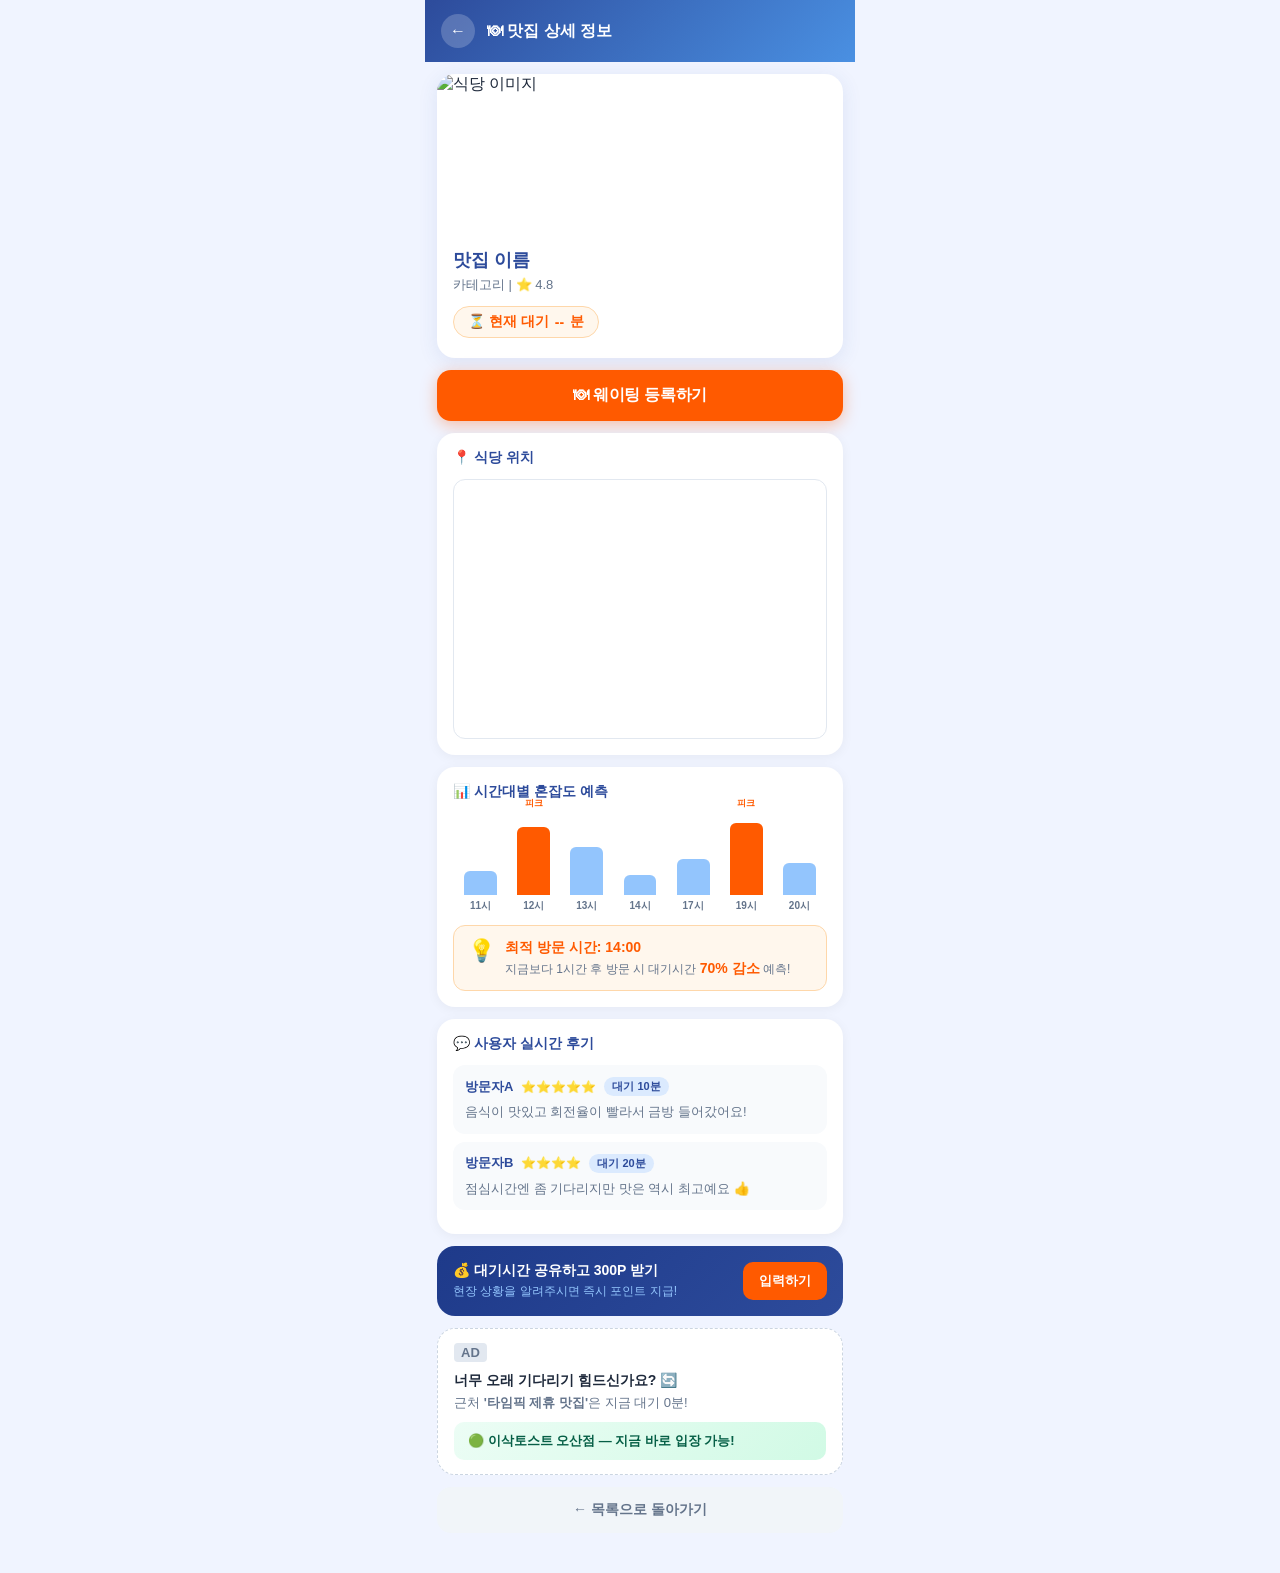
==== detail.html @ 25e8bb15 "Add files via upload" ====
<!DOCTYPE html>
<html lang="ko">
<head>
  <meta charset="UTF-8">
  <meta name="viewport" content="width=device-width, initial-scale=1.0, maximum-scale=1.0">
  <title>TimePick - 상세 정보</title>
  <link rel="stylesheet" href="style.css">
  <style>
    :root {
      --primary: #2D4B9B;
      --orange: #FF5A00;
      --bg: #f0f4ff;
      --card: #ffffff;
      --text: #1e293b;
      --muted: #64748b;
      --border: #e2e8f0;
    }

    * { box-sizing: border-box; margin: 0; padding: 0; }

    body {
      background: var(--bg);
      font-family: 'Pretendard', -apple-system, sans-serif;
      color: var(--text);
      max-width: 430px;
      margin: 0 auto;
      padding-bottom: 40px;
    }

    /* 헤더 */
    header {
      background: linear-gradient(135deg, #2D4B9B, #4A90E2);
      padding: 14px 16px;
      position: sticky;
      top: 0;
      z-index: 100;
    }
    .header-content {
      display: flex;
      align-items: center;
      gap: 12px;
    }
    .back-btn {
      background: rgba(255,255,255,0.2);
      border: none;
      color: white;
      width: 34px;
      height: 34px;
      border-radius: 50%;
      font-size: 16px;
      cursor: pointer;
      display: flex;
      align-items: center;
      justify-content: center;
    }
    header h1 {
      color: white;
      font-size: 16px;
      font-weight: 700;
    }

    /* 식당 히어로 카드 */
    .hero-card {
      background: var(--card);
      margin: 12px;
      border-radius: 18px;
      overflow: hidden;
      box-shadow: 0 4px 20px rgba(45,75,155,0.1);
      animation: fadeUp 0.4s ease;
    }
    .hero-img {
      width: 100%;
      height: 160px;
      object-fit: cover;
      display: block;
    }
    .hero-info {
      padding: 14px 16px;
    }
    .hero-info h2 {
      font-size: 18px;
      font-weight: 800;
      color: var(--primary);
      margin-bottom: 4px;
    }
    .hero-meta {
      display: flex;
      align-items: center;
      gap: 10px;
      font-size: 13px;
      color: var(--muted);
      margin-bottom: 12px;
    }
    .wait-badge {
      display: inline-flex;
      align-items: center;
      gap: 6px;
      background: #fff7ed;
      border: 1px solid #fed7aa;
      border-radius: 20px;
      padding: 6px 14px;
      font-size: 14px;
      font-weight: 700;
      color: var(--orange);
    }
    .wait-adjusted {
      font-size: 12px;
      color: #4A90E2;
      margin-top: 6px;
    }

    /* 웨이팅 버튼 */
    .waiting-btn {
      display: block;
      width: calc(100% - 24px);
      margin: 0 12px 12px;
      background: var(--orange);
      color: white;
      border: none;
      border-radius: 14px;
      padding: 15px;
      font-size: 16px;
      font-weight: 800;
      cursor: pointer;
      box-shadow: 0 4px 16px rgba(255,90,0,0.35);
      animation: fadeUp 0.4s ease 0.1s both;
      letter-spacing: -0.3px;
    }
    .waiting-btn:active { transform: scale(0.98); }

    /* 섹션 공통 */
    .section {
      background: var(--card);
      margin: 0 12px 12px;
      border-radius: 18px;
      padding: 16px;
      box-shadow: 0 2px 12px rgba(0,0,0,0.05);
      animation: fadeUp 0.4s ease both;
    }
    .section-title {
      font-size: 14px;
      font-weight: 700;
      color: var(--primary);
      margin-bottom: 12px;
      display: flex;
      align-items: center;
      gap: 6px;
    }

    /* 지도 */
    #map {
      width: 100%;
      height: 260px;
      border-radius: 12px;
      border: 1px solid var(--border);
    }

    /* 그래프 (모바일 최적화 - 세로 바) */
    .chart-wrap {
      display: flex;
      align-items: flex-end;
      justify-content: space-between;
      gap: 6px;
      height: 100px;
      padding: 0 4px;
    }
    .chart-col {
      flex: 1;
      display: flex;
      flex-direction: column;
      align-items: center;
      gap: 4px;
      height: 100%;
      justify-content: flex-end;
    }
    .chart-bar-wrap {
      width: 100%;
      display: flex;
      flex-direction: column;
      align-items: center;
      justify-content: flex-end;
      height: 80px;
      position: relative;
    }
    .chart-bar {
      width: 70%;
      background: #93c5fd;
      border-radius: 6px 6px 0 0;
      transition: height 0.8s cubic-bezier(.34,1.56,.64,1);
      min-height: 8px;
    }
    .chart-bar.peak {
      background: var(--orange);
    }
    .peak-label {
      position: absolute;
      top: -18px;
      font-size: 9px;
      font-weight: 700;
      color: var(--orange);
    }
    .chart-time {
      font-size: 10px;
      color: var(--muted);
      font-weight: 600;
    }

    /* 최적 방문 박스 */
    .recommend-box {
      display: flex;
      align-items: flex-start;
      gap: 10px;
      background: #fff7ed;
      border: 1px solid #fed7aa;
      border-radius: 12px;
      padding: 12px 14px;
      margin-top: 12px;
    }
    .recommend-box .icon { font-size: 22px; }
    .recommend-box strong { color: var(--orange); font-size: 14px; }
    .recommend-box p { font-size: 12px; color: var(--muted); margin-top: 3px; }

    /* 포인트 적립 배너 */
    .reward-banner {
      background: linear-gradient(135deg, #1e3a8a, #2D4B9B);
      border-radius: 18px;
      padding: 16px;
      margin: 0 12px 12px;
      display: flex;
      justify-content: space-between;
      align-items: center;
      gap: 12px;
      animation: fadeUp 0.4s ease both;
    }
    .reward-banner h4 { color: white; font-size: 14px; font-weight: 700; margin-bottom: 3px; }
    .reward-banner p { color: #93c5fd; font-size: 12px; }
    .point-btn {
      background: var(--orange);
      color: white;
      border: none;
      border-radius: 10px;
      padding: 10px 16px;
      font-size: 13px;
      font-weight: 700;
      cursor: pointer;
      white-space: nowrap;
    }

    /* 리뷰 */
    .review-item {
      background: #f8fafc;
      border-radius: 12px;
      padding: 12px;
      margin-bottom: 8px;
    }
    .review-header {
      display: flex;
      align-items: center;
      gap: 8px;
      margin-bottom: 6px;
      flex-wrap: wrap;
    }
    .review-header .user { font-size: 13px; font-weight: 700; color: var(--primary); }
    .review-header .stars { font-size: 12px; }
    .review-header .wait-info {
      font-size: 11px;
      background: #dbeafe;
      color: var(--primary);
      padding: 2px 8px;
      border-radius: 20px;
      font-weight: 600;
    }
    .review-item p { font-size: 13px; color: var(--muted); line-height: 1.5; }

    /* 광고 배너 */
    .ad-section {
      background: var(--card);
      margin: 0 12px 12px;
      border-radius: 18px;
      padding: 14px 16px;
      border: 1px dashed #cbd5e1;
      animation: fadeUp 0.4s ease both;
    }
    .ad-label {
      display: inline-block;
      font-size: 10px;
      background: #e2e8f0;
      color: var(--muted);
      padding: 2px 7px;
      border-radius: 4px;
      margin-bottom: 8px;
      font-weight: 600;
    }
    .ad-section h4 { font-size: 14px; color: var(--text); margin-bottom: 4px; }
    .ad-section p { font-size: 13px; color: var(--muted); margin-bottom: 10px; }
    .alt-card {
      background: linear-gradient(135deg, #ecfdf5, #d1fae5);
      border-radius: 10px;
      padding: 10px 14px;
      font-size: 13px;
      color: #065f46;
      font-weight: 600;
    }

    /* 목록 버튼 */
    .home-btn {
      display: block;
      width: calc(100% - 24px);
      margin: 0 12px;
      background: #f1f5f9;
      color: var(--muted);
      border: none;
      border-radius: 14px;
      padding: 14px;
      font-size: 14px;
      font-weight: 600;
      cursor: pointer;
    }

    /* 모달 */
    .modal-overlay {
      display: none;
      position: fixed;
      top: 0; left: 0;
      width: 100%; height: 100%;
      background: rgba(0,0,0,0.6);
      z-index: 1000;
      justify-content: center;
      align-items: flex-end;
    }
    .modal-overlay.active { display: flex; }
    .modal-content {
      background: white;
      width: 100%;
      max-width: 430px;
      border-radius: 24px 24px 0 0;
      padding: 24px 20px;
      max-height: 88vh;
      overflow-y: auto;
      animation: slideUp 0.3s ease;
    }
    @keyframes slideUp {
      from { transform: translateY(100%); }
      to { transform: translateY(0); }
    }
    .modal-handle {
      width: 40px; height: 4px;
      background: #e2e8f0;
      border-radius: 2px;
      margin: 0 auto 16px;
    }
    .close-btn {
      float: right;
      font-size: 24px;
      cursor: pointer;
      color: var(--muted);
      line-height: 1;
    }
    .survey-group { margin-bottom: 16px; }
    .survey-group label { font-size: 13px; font-weight: 700; color: var(--text); display: block; margin-bottom: 8px; }
    .survey-group input[type="number"] {
      width: 100%;
      padding: 12px;
      border: 1px solid var(--border);
      border-radius: 10px;
      font-size: 14px;
    }
    .radio-group { display: flex; gap: 8px; flex-wrap: wrap; }
    .radio-group label {
      display: flex;
      align-items: center;
      gap: 5px;
      font-size: 13px;
      font-weight: 500;
      background: #f8fafc;
      border: 1px solid var(--border);
      padding: 8px 12px;
      border-radius: 20px;
      cursor: pointer;
    }
    .radio-group input[type="radio"] { accent-color: var(--orange); }
    .btn-submit {
      width: 100%;
      background: var(--orange);
      color: white;
      border: none;
      border-radius: 14px;
      padding: 15px;
      font-size: 16px;
      font-weight: 800;
      cursor: pointer;
      margin-top: 8px;
    }
    .weather-info-bar {
      background: #f0f9ff;
      border: 1px solid #bae6fd;
      border-radius: 10px;
      padding: 10px 14px;
      font-size: 13px;
      color: #0369a1;
      font-weight: 600;
      text-align: center;
      margin-bottom: 14px;
    }

    @keyframes fadeUp {
      from { opacity: 0; transform: translateY(16px); }
      to { opacity: 1; transform: translateY(0); }
    }
  </style>
</head>

<body>

  <!-- 헤더 -->
  <header>
    <div class="header-content">
      <button onclick="goBack()" class="back-btn">←</button>
      <h1>🍽 맛집 상세 정보</h1>
    </div>
  </header>

  <!-- ① 식당 기본 정보 -->
  <div class="hero-card" style="animation-delay:0s">
    <img id="detailImg" class="hero-img" src="https://images.unsplash.com/photo-1568901346375-23c9450c58cd" alt="식당 이미지">
    <div class="hero-info">
      <h2 id="name">맛집 이름</h2>
      <div class="hero-meta">
        <span id="info">카테고리 | ⭐ 4.8</span>
      </div>
      <div class="wait-badge">⏳ 현재 대기 <span id="wait">--</span>분</div>
      <p class="wait-adjusted" id="waitAdjusted"></p>
    </div>
  </div>

  <!-- ② 웨이팅 등록 버튼 -->
  <button class="waiting-btn" onclick="openWaitingModal()" style="animation-delay:0.1s">
    🍽 웨이팅 등록하기
  </button>

  <!-- ③ 식당 위치 지도 -->
  <div class="section" style="animation-delay:0.15s">
    <div class="section-title">📍 식당 위치</div>
    <div id="map"></div>
  </div>

  <!-- ④ 시간대별 혼잡도 그래프 -->
  <div class="section" style="animation-delay:0.2s">
    <div class="section-title">📊 시간대별 혼잡도 예측</div>
    <div class="chart-wrap">
      <div class="chart-col">
        <div class="chart-bar-wrap"><div class="chart-bar" style="height:30%"></div></div>
        <span class="chart-time">11시</span>
      </div>
      <div class="chart-col">
        <div class="chart-bar-wrap">
          <span class="peak-label">피크</span>
          <div class="chart-bar peak" style="height:85%"></div>
        </div>
        <span class="chart-time">12시</span>
      </div>
      <div class="chart-col">
        <div class="chart-bar-wrap"><div class="chart-bar" style="height:60%"></div></div>
        <span class="chart-time">13시</span>
      </div>
      <div class="chart-col">
        <div class="chart-bar-wrap"><div class="chart-bar" style="height:25%"></div></div>
        <span class="chart-time">14시</span>
      </div>
      <div class="chart-col">
        <div class="chart-bar-wrap"><div class="chart-bar" style="height:45%"></div></div>
        <span class="chart-time">17시</span>
      </div>
      <div class="chart-col">
        <div class="chart-bar-wrap">
          <span class="peak-label">피크</span>
          <div class="chart-bar peak" style="height:90%"></div>
        </div>
        <span class="chart-time">19시</span>
      </div>
      <div class="chart-col">
        <div class="chart-bar-wrap"><div class="chart-bar" style="height:40%"></div></div>
        <span class="chart-time">20시</span>
      </div>
    </div>

    <!-- 최적 방문 시간 -->
    <div class="recommend-box">
      <span class="icon">💡</span>
      <div>
        <strong>최적 방문 시간: 14:00</strong>
        <p>지금보다 1시간 후 방문 시 대기시간 <strong style="color:#FF5A00">70% 감소</strong> 예측!</p>
      </div>
    </div>
  </div>

  <!-- ⑤ 리뷰 섹션 -->
  <div class="section" style="animation-delay:0.25s">
    <div class="section-title">💬 사용자 실시간 후기</div>
    <div class="review-item">
      <div class="review-header">
        <span class="user">방문자A</span>
        <span class="stars">⭐⭐⭐⭐⭐</span>
        <span class="wait-info">대기 10분</span>
      </div>
      <p>음식이 맛있고 회전율이 빨라서 금방 들어갔어요!</p>
    </div>
    <div class="review-item">
      <div class="review-header">
        <span class="user">방문자B</span>
        <span class="stars">⭐⭐⭐⭐</span>
        <span class="wait-info">대기 20분</span>
      </div>
      <p>점심시간엔 좀 기다리지만 맛은 역시 최고예요 👍</p>
    </div>
  </div>

  <!-- ⑥ 포인트 적립 배너 -->
  <div class="reward-banner" style="animation-delay:0.3s">
    <div>
      <h4>💰 대기시간 공유하고 300P 받기</h4>
      <p>현장 상황을 알려주시면 즉시 포인트 지급!</p>
    </div>
    <button class="point-btn" onclick="openInput()">입력하기</button>
  </div>

  <!-- ⑦ 광고 배너 -->
  <div class="ad-section" style="animation-delay:0.35s">
    <p class="ad-label">AD</p>
    <h4>너무 오래 기다리기 힘드신가요? 🔄</h4>
    <p>근처 <strong>'타임픽 제휴 맛집'</strong>은 지금 대기 0분!</p>
    <div class="alt-card" id="alt">🟢 이삭토스트 오산점 — 지금 바로 입장 가능!</div>
  </div>

  <button class="home-btn" onclick="goBack()">← 목록으로 돌아가기</button>

  <!-- 현장 정보 모달 (리뷰 적립) -->
  <div id="waitModal" class="modal-overlay">
    <div class="modal-content">
      <div class="modal-handle"></div>
      <span class="close-btn" onclick="closeModal()">×</span>
      <h3 style="color:#2D4B9B; margin-bottom:4px; font-size:17px;">📝 현장 정보 공유하기</h3>
      <div class="weather-info-bar" id="modalWeatherBar">📅 날씨 정보 불러오는 중...</div>
      <p style="font-size:13px; color:#64748b; margin-bottom:16px;">현장 상황을 알려주시면 <strong>300P</strong>를 드려요!</p>

      <div class="survey-group">
        <label>1. 방문 인원은 몇 명이신가요?</label>
        <input type="number" id="peopleInput" placeholder="예: 2">
      </div>
      <div class="survey-group">
        <label>2. 현재 상황이 어떠신가요?</label>
        <div class="radio-group">
          <label><input type="radio" name="status" value="대기중" checked> 대기 중</label>
          <label><input type="radio" name="status" value="식사중"> 식사 중</label>
          <label><input type="radio" name="status" value="식사완료"> 식사 완료</label>
        </div>
      </div>
      <div class="survey-group">
        <label>3. 매장 혼잡도는 어떤가요?</label>
        <div class="radio-group">
          <label><input type="radio" name="crowd" value="여유"> 여유</label>
          <label><input type="radio" name="crowd" value="보통" checked> 보통</label>
          <label><input type="radio" name="crowd" value="혼잡"> 혼잡</label>
        </div>
      </div>
      <div class="survey-group">
        <label>4. 체감 대기시간은 몇 분인가요?</label>
        <input type="number" id="waitInput" placeholder="예: 15">
      </div>
      <button class="btn-submit" onclick="submitWaitTime()">300P 적립받기</button>
    </div>
  </div>

  <!-- 웨이팅 등록 모달 -->
  <div id="waitingRegModal" class="modal-overlay">
    <div class="modal-content">
      <div class="modal-handle"></div>
      <span class="close-btn" onclick="closeWaitingModal()">×</span>
      <div style="text-align:center; margin-bottom:16px;">
        <div style="font-size:40px; margin-bottom:8px;">🍽️</div>
        <h3 style="color:#2D4B9B; font-size:17px;" id="waitingStoreName">맘스터치 한신대점</h3>
        <p style="font-size:13px; color:#64748b;" id="waitingStoreCategory">패스트푸드</p>
      </div>
      <div style="background:#fff7ed; border-radius:14px; padding:16px; text-align:center; margin-bottom:16px;">
        <p style="font-size:12px; color:#64748b; margin-bottom:4px;">현재 예상 대기시간</p>
        <p style="font-size:38px; font-weight:800; color:#FF5A00;" id="waitingTime">15분</p>
        <p style="font-size:12px; color:#4A90E2;" id="waitingAdjusted">날씨 반영 계산 중...</p>
      </div>
      <div style="background:#f8fafc; border-radius:12px; padding:14px; margin-bottom:16px; font-size:13px; color:#475569; line-height:1.7;">
        📋 순서가 되면 알림을 보내드려요<br>
        ✅ 웨이팅 완료 후 리뷰 작성 시 <strong style="color:#FF5A00;">300P</strong> 적립
      </div>
      <button class="btn-submit" onclick="confirmWaiting()">✅ 웨이팅 등록 완료</button>
    </div>
  </div>

  <script src="weather.js"></script>
  <script type="text/javascript" src="//dapi.kakao.com/v2/maps/sdk.js?appkey=02e11ec3ab72981ecad234ecdeb83ed1"></script>
  <script type="module" src="script.js"></script>

  <script>
    // 뒤로가기
    window.goBack = function() { history.back(); }

    // 날씨 모달 업데이트
    if (window.WeatherAPI) {
      WeatherAPI.fetchWeather().then(w => {
        const today = ["일","월","화","수","목","금","토"][new Date().getDay()];
        const bar = document.getElementById("modalWeatherBar");
        if (bar) bar.textContent = `${w.icon} ${w.temp} ${w.label} | ${today}요일`;

        // 상세 대기시간 날씨 보정
        const waitEl = document.getElementById("wait");
        const baseWait = parseInt(waitEl?.textContent) || 15;
        WeatherAPI.predictWaitTime(baseWait).then(({ finalWait, weatherInfo }) => {
          const adj = document.getElementById("waitAdjusted");
          if (adj) adj.textContent = `${weatherInfo.icon} 날씨·요일 반영 예측: 약 ${finalWait}분`;
        });
      });
    }

    // 현장 정보 모달
    window.openInput = function() {
      document.getElementById("waitModal").classList.add("active");
    }
    window.closeModal = function() {
      document.getElementById("waitModal").classList.remove("active");
    }

    // 웨이팅 모달
    window.openWaitingModal = function() {
      const r = JSON.parse(localStorage.getItem("selectedStore") || "{}");
      const waitEl = document.getElementById("wait");
      const baseWait = parseInt(waitEl?.textContent) || 15;

      document.getElementById("waitingStoreName").textContent = r.name || "맘스터치 한신대점";
      document.getElementById("waitingStoreCategory").textContent = r.category || "패스트푸드";
      document.getElementById("waitingTime").textContent = baseWait + "분";
      document.getElementById("waitingRegModal").classList.add("active");

      if (window.WeatherAPI) {
        WeatherAPI.predictWaitTime(baseWait).then(({ finalWait, weatherInfo }) => {
          const adj = document.getElementById("waitingAdjusted");
          if (adj) adj.textContent = `${weatherInfo.icon} 날씨·요일 반영: 약 ${finalWait}분 예상`;
        });
      }
    }
    window.closeWaitingModal = function() {
      document.getElementById("waitingRegModal").classList.remove("active");
    }
    window.confirmWaiting = function() {
      closeWaitingModal();
      showToast("🎉 웨이팅이 등록되었습니다!");
    }

    // 리뷰 제출
    window.submitWaitTime = function() {
      const people = document.getElementById("peopleInput")?.value;
      const wait = document.getElementById("waitInput")?.value;
      const status = document.querySelector("input[name='status']:checked");
      const crowd = document.querySelector("input[name='crowd']:checked");
      if (!people || !wait || !status || !crowd) {
        showToast("⚠️ 모든 항목을 입력해주세요!"); return;
      }
      closeModal();
      showPointAnimation(300);
      showToast("🎉 300P가 적립되었습니다!");
    }

    // 포인트 애니메이션
    function showPointAnimation(points) {
      const el = document.createElement("div");
      el.textContent = `+${points}P 적립! 🎉`;
      el.style.cssText = `
        position:fixed; bottom:100px; left:50%; transform:translateX(-50%);
        background:#FF5A00; color:white; padding:12px 28px;
        border-radius:30px; font-size:18px; font-weight:800;
        z-index:9999; box-shadow:0 4px 20px rgba(255,90,0,0.4);
        animation:pointUp 1.8s ease forwards; pointer-events:none;
      `;
      if (!document.getElementById("pointStyle")) {
        const s = document.createElement("style");
        s.id = "pointStyle";
        s.textContent = `@keyframes pointUp {
          0%{opacity:1;transform:translateX(-50%) translateY(0)}
          70%{opacity:1;transform:translateX(-50%) translateY(-40px)}
          100%{opacity:0;transform:translateX(-50%) translateY(-60px)}
        }`;
        document.head.appendChild(s);
      }
      document.body.appendChild(el);
      setTimeout(() => el.remove(), 1800);
    }

    // 토스트
    function showToast(msg) {
      const el = document.createElement("div");
      el.textContent = msg;
      el.style.cssText = `
        position:fixed; bottom:80px; left:50%; transform:translateX(-50%);
        background:#1e293b; color:white; padding:12px 24px;
        border-radius:30px; font-size:14px; font-weight:700;
        z-index:9999; white-space:nowrap; pointer-events:none;
        animation:fadeInOut 2.5s ease forwards;
      `;
      if (!document.getElementById("toastStyle")) {
        const s = document.createElement("style");
        s.id = "toastStyle";
        s.textContent = `@keyframes fadeInOut {
          0%{opacity:0;transform:translateX(-50%) translateY(10px)}
          15%{opacity:1;transform:translateX(-50%) translateY(0)}
          75%{opacity:1} 100%{opacity:0}
        }`;
        document.head.appendChild(s);
      }
      document.body.appendChild(el);
      setTimeout(() => el.remove(), 2500);
    }
  </script>

</body>
</html>
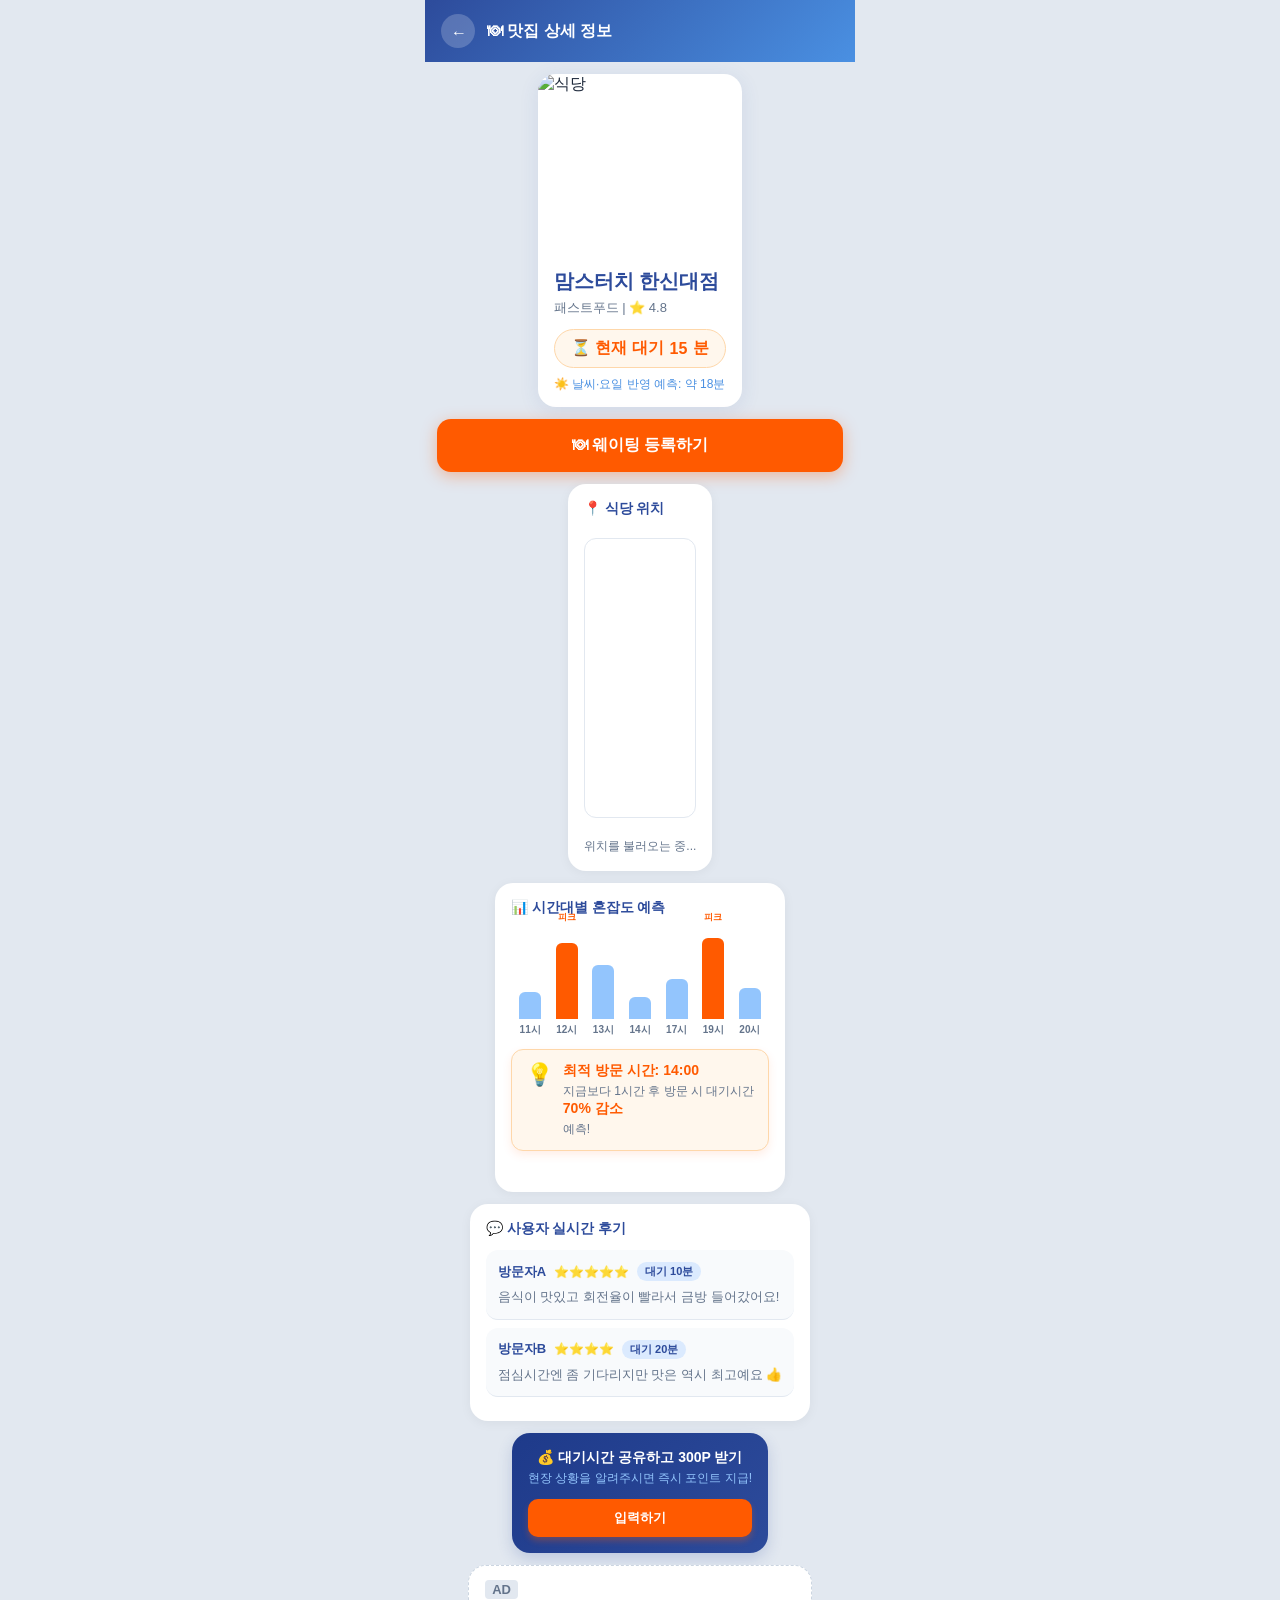
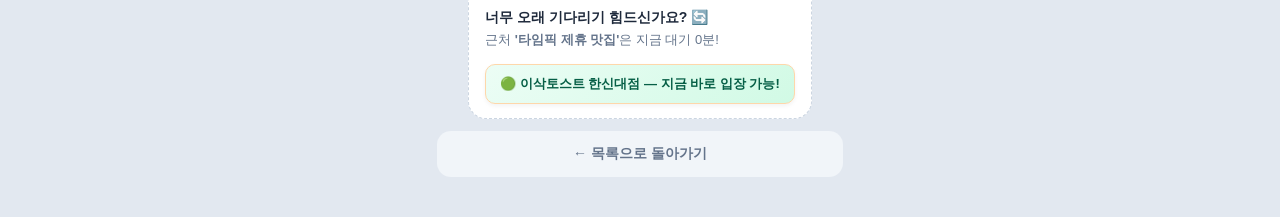
==== commit fe57d01d: "Add files via upload" ====
--- a/detail.html
+++ b/detail.html
@@ -15,9 +15,7 @@
       --muted: #64748b;
       --border: #e2e8f0;
     }
-
     * { box-sizing: border-box; margin: 0; padding: 0; }
-
     body {
       background: var(--bg);
       font-family: 'Pretendard', -apple-system, sans-serif;
@@ -27,425 +25,223 @@
       padding-bottom: 40px;
     }
 
-    /* 헤더 */
     header {
       background: linear-gradient(135deg, #2D4B9B, #4A90E2);
       padding: 14px 16px;
-      position: sticky;
-      top: 0;
-      z-index: 100;
-    }
-    .header-content {
-      display: flex;
-      align-items: center;
-      gap: 12px;
-    }
+      position: sticky; top: 0; z-index: 100;
+    }
+    .header-content { display: flex; align-items: center; gap: 12px; }
     .back-btn {
-      background: rgba(255,255,255,0.2);
-      border: none;
-      color: white;
-      width: 34px;
-      height: 34px;
-      border-radius: 50%;
-      font-size: 16px;
+      background: rgba(255,255,255,0.2); border: none; color: white;
+      width: 34px; height: 34px; border-radius: 50%; font-size: 16px;
       cursor: pointer;
-      display: flex;
-      align-items: center;
-      justify-content: center;
-    }
-    header h1 {
-      color: white;
-      font-size: 16px;
-      font-weight: 700;
-    }
-
-    /* 식당 히어로 카드 */
+    }
+    header h1 { color: white; font-size: 16px; font-weight: 700; }
+
     .hero-card {
-      background: var(--card);
-      margin: 12px;
-      border-radius: 18px;
-      overflow: hidden;
-      box-shadow: 0 4px 20px rgba(45,75,155,0.1);
-      animation: fadeUp 0.4s ease;
-    }
-    .hero-img {
-      width: 100%;
-      height: 160px;
-      object-fit: cover;
-      display: block;
-    }
-    .hero-info {
-      padding: 14px 16px;
-    }
-    .hero-info h2 {
-      font-size: 18px;
-      font-weight: 800;
-      color: var(--primary);
-      margin-bottom: 4px;
-    }
-    .hero-meta {
-      display: flex;
-      align-items: center;
-      gap: 10px;
-      font-size: 13px;
-      color: var(--muted);
+      background: var(--card); margin: 12px; border-radius: 18px;
+      overflow: hidden; box-shadow: 0 4px 20px rgba(45,75,155,0.1);
+    }
+    .hero-img { width: 100%; height: 180px; object-fit: cover; display: block; }
+    .hero-info { padding: 14px 16px; }
+    .hero-info h2 { font-size: 20px; font-weight: 800; color: var(--primary); margin-bottom: 4px; }
+    .hero-meta { font-size: 13px; color: var(--muted); margin-bottom: 12px; }
+    .wait-badge {
+      display: inline-flex; align-items: center; gap: 6px;
+      background: #fff7ed; border: 1px solid #fed7aa;
+      border-radius: 20px; padding: 8px 16px;
+      font-size: 16px; font-weight: 800; color: var(--orange);
+    }
+    .wait-adjusted { font-size: 12px; color: #4A90E2; margin-top: 8px; }
+
+    .waiting-btn {
+      display: block; width: calc(100% - 24px); margin: 0 12px 12px;
+      background: var(--orange); color: white; border: none;
+      border-radius: 14px; padding: 16px; font-size: 16px; font-weight: 800;
+      cursor: pointer; box-shadow: 0 4px 16px rgba(255,90,0,0.35);
+    }
+    .waiting-btn:active { transform: scale(0.98); }
+
+    .section {
+      background: var(--card); margin: 0 12px 12px; border-radius: 18px;
+      padding: 16px; box-shadow: 0 2px 12px rgba(0,0,0,0.05);
+    }
+    .section-title {
+      font-size: 14px; font-weight: 700; color: var(--primary);
       margin-bottom: 12px;
     }
-    .wait-badge {
-      display: inline-flex;
-      align-items: center;
-      gap: 6px;
-      background: #fff7ed;
-      border: 1px solid #fed7aa;
-      border-radius: 20px;
-      padding: 6px 14px;
-      font-size: 14px;
-      font-weight: 700;
-      color: var(--orange);
-    }
-    .wait-adjusted {
-      font-size: 12px;
-      color: #4A90E2;
-      margin-top: 6px;
-    }
-
-    /* 웨이팅 버튼 */
-    .waiting-btn {
-      display: block;
-      width: calc(100% - 24px);
-      margin: 0 12px 12px;
-      background: var(--orange);
-      color: white;
-      border: none;
-      border-radius: 14px;
-      padding: 15px;
-      font-size: 16px;
-      font-weight: 800;
-      cursor: pointer;
-      box-shadow: 0 4px 16px rgba(255,90,0,0.35);
-      animation: fadeUp 0.4s ease 0.1s both;
-      letter-spacing: -0.3px;
-    }
-    .waiting-btn:active { transform: scale(0.98); }
-
-    /* 섹션 공통 */
-    .section {
-      background: var(--card);
-      margin: 0 12px 12px;
-      border-radius: 18px;
-      padding: 16px;
-      box-shadow: 0 2px 12px rgba(0,0,0,0.05);
-      animation: fadeUp 0.4s ease both;
-    }
-    .section-title {
-      font-size: 14px;
-      font-weight: 700;
-      color: var(--primary);
-      margin-bottom: 12px;
-      display: flex;
-      align-items: center;
-      gap: 6px;
-    }
-
-    /* 지도 */
+
+    /* 지도 크게 */
     #map {
-      width: 100%;
-      height: 260px;
-      border-radius: 12px;
-      border: 1px solid var(--border);
-    }
-
-    /* 그래프 (모바일 최적화 - 세로 바) */
+      width: 100%; height: 280px;
+      border-radius: 12px; border: 1px solid var(--border);
+    }
+    .store-address {
+      font-size: 12px; color: #64748b;
+      margin-top: 8px; text-align: center;
+    }
+
+    /* 그래프 */
     .chart-wrap {
-      display: flex;
-      align-items: flex-end;
-      justify-content: space-between;
-      gap: 6px;
-      height: 100px;
-      padding: 0 4px;
+      display: flex; align-items: flex-end; justify-content: space-between;
+      gap: 6px; padding: 0 4px;
     }
     .chart-col {
-      flex: 1;
-      display: flex;
-      flex-direction: column;
-      align-items: center;
-      gap: 4px;
-      height: 100%;
-      justify-content: flex-end;
+      flex: 1; display: flex; flex-direction: column;
+      align-items: center; gap: 4px; justify-content: flex-end;
     }
     .chart-bar-wrap {
-      width: 100%;
-      display: flex;
-      flex-direction: column;
-      align-items: center;
-      justify-content: flex-end;
-      height: 80px;
-      position: relative;
+      width: 100%; display: flex; flex-direction: column;
+      align-items: center; justify-content: flex-end;
+      height: 90px; position: relative;
     }
     .chart-bar {
-      width: 70%;
-      background: #93c5fd;
-      border-radius: 6px 6px 0 0;
-      transition: height 0.8s cubic-bezier(.34,1.56,.64,1);
-      min-height: 8px;
-    }
-    .chart-bar.peak {
-      background: var(--orange);
-    }
+      width: 72%; background: #93c5fd; border-radius: 6px 6px 0 0; min-height: 8px;
+    }
+    .chart-bar.peak { background: var(--orange); }
     .peak-label {
-      position: absolute;
-      top: -18px;
-      font-size: 9px;
-      font-weight: 700;
-      color: var(--orange);
-    }
-    .chart-time {
-      font-size: 10px;
-      color: var(--muted);
-      font-weight: 600;
-    }
-
-    /* 최적 방문 박스 */
+      position: absolute; top: -18px; font-size: 9px;
+      font-weight: 700; color: var(--orange);
+    }
+    .chart-time { font-size: 10px; color: var(--muted); font-weight: 600; }
+
     .recommend-box {
-      display: flex;
-      align-items: flex-start;
-      gap: 10px;
-      background: #fff7ed;
-      border: 1px solid #fed7aa;
-      border-radius: 12px;
-      padding: 12px 14px;
-      margin-top: 12px;
-    }
-    .recommend-box .icon { font-size: 22px; }
-    .recommend-box strong { color: var(--orange); font-size: 14px; }
-    .recommend-box p { font-size: 12px; color: var(--muted); margin-top: 3px; }
-
-    /* 포인트 적립 배너 */
+      display: flex; align-items: flex-start; gap: 10px;
+      background: #fff7ed; border: 1px solid #fed7aa;
+      border-radius: 12px; padding: 12px 14px; margin-top: 12px;
+    }
+    .recommend-box strong { color: var(--orange); font-size: 14px; display: block; margin-bottom: 3px; }
+    .recommend-box p { font-size: 12px; color: var(--muted); }
+
+    .review-item {
+      background: #f8fafc; border-radius: 12px; padding: 12px; margin-bottom: 8px;
+    }
+    .review-header {
+      display: flex; align-items: center; gap: 8px; margin-bottom: 6px; flex-wrap: wrap;
+    }
+    .review-header .user { font-size: 13px; font-weight: 700; color: var(--primary); }
+    .review-header .stars { font-size: 12px; }
+    .review-header .wait-info {
+      font-size: 11px; background: #dbeafe; color: var(--primary);
+      padding: 2px 8px; border-radius: 20px; font-weight: 600;
+    }
+    .review-item p { font-size: 13px; color: var(--muted); line-height: 1.5; }
+
     .reward-banner {
       background: linear-gradient(135deg, #1e3a8a, #2D4B9B);
-      border-radius: 18px;
-      padding: 16px;
-      margin: 0 12px 12px;
-      display: flex;
-      justify-content: space-between;
-      align-items: center;
-      gap: 12px;
-      animation: fadeUp 0.4s ease both;
+      border-radius: 18px; padding: 16px; margin: 0 12px 12px;
+      display: flex; justify-content: space-between; align-items: center; gap: 12px;
     }
     .reward-banner h4 { color: white; font-size: 14px; font-weight: 700; margin-bottom: 3px; }
     .reward-banner p { color: #93c5fd; font-size: 12px; }
     .point-btn {
-      background: var(--orange);
-      color: white;
-      border: none;
-      border-radius: 10px;
-      padding: 10px 16px;
-      font-size: 13px;
-      font-weight: 700;
-      cursor: pointer;
-      white-space: nowrap;
-    }
-
-    /* 리뷰 */
-    .review-item {
-      background: #f8fafc;
-      border-radius: 12px;
-      padding: 12px;
-      margin-bottom: 8px;
-    }
-    .review-header {
-      display: flex;
-      align-items: center;
-      gap: 8px;
-      margin-bottom: 6px;
-      flex-wrap: wrap;
-    }
-    .review-header .user { font-size: 13px; font-weight: 700; color: var(--primary); }
-    .review-header .stars { font-size: 12px; }
-    .review-header .wait-info {
-      font-size: 11px;
-      background: #dbeafe;
-      color: var(--primary);
-      padding: 2px 8px;
-      border-radius: 20px;
-      font-weight: 600;
-    }
-    .review-item p { font-size: 13px; color: var(--muted); line-height: 1.5; }
-
-    /* 광고 배너 */
+      background: var(--orange); color: white; border: none;
+      border-radius: 10px; padding: 10px 16px; font-size: 13px;
+      font-weight: 700; cursor: pointer; white-space: nowrap;
+    }
+
     .ad-section {
-      background: var(--card);
-      margin: 0 12px 12px;
-      border-radius: 18px;
-      padding: 14px 16px;
-      border: 1px dashed #cbd5e1;
-      animation: fadeUp 0.4s ease both;
+      background: var(--card); margin: 0 12px 12px; border-radius: 18px;
+      padding: 14px 16px; border: 1px dashed #cbd5e1;
     }
     .ad-label {
-      display: inline-block;
-      font-size: 10px;
-      background: #e2e8f0;
-      color: var(--muted);
-      padding: 2px 7px;
-      border-radius: 4px;
-      margin-bottom: 8px;
-      font-weight: 600;
-    }
-    .ad-section h4 { font-size: 14px; color: var(--text); margin-bottom: 4px; }
+      display: inline-block; font-size: 10px; background: #e2e8f0;
+      color: var(--muted); padding: 2px 7px; border-radius: 4px;
+      margin-bottom: 8px; font-weight: 600;
+    }
+    .ad-section h4 { font-size: 14px; margin-bottom: 4px; }
     .ad-section p { font-size: 13px; color: var(--muted); margin-bottom: 10px; }
     .alt-card {
       background: linear-gradient(135deg, #ecfdf5, #d1fae5);
-      border-radius: 10px;
-      padding: 10px 14px;
-      font-size: 13px;
-      color: #065f46;
-      font-weight: 600;
-    }
-
-    /* 목록 버튼 */
+      border-radius: 10px; padding: 10px 14px;
+      font-size: 13px; color: #065f46; font-weight: 600;
+    }
+
     .home-btn {
-      display: block;
-      width: calc(100% - 24px);
-      margin: 0 12px;
-      background: #f1f5f9;
-      color: var(--muted);
-      border: none;
-      border-radius: 14px;
-      padding: 14px;
-      font-size: 14px;
-      font-weight: 600;
-      cursor: pointer;
-    }
-
-    /* 모달 */
+      display: block; width: calc(100% - 24px); margin: 0 12px;
+      background: #f1f5f9; color: var(--muted); border: none;
+      border-radius: 14px; padding: 14px; font-size: 14px;
+      font-weight: 600; cursor: pointer;
+    }
+
+    /* 바텀시트 모달 */
     .modal-overlay {
-      display: none;
-      position: fixed;
-      top: 0; left: 0;
-      width: 100%; height: 100%;
-      background: rgba(0,0,0,0.6);
-      z-index: 1000;
-      justify-content: center;
-      align-items: flex-end;
+      display: none; position: fixed; top: 0; left: 0;
+      width: 100%; height: 100%; background: rgba(0,0,0,0.6);
+      z-index: 1000; justify-content: center; align-items: flex-end;
     }
     .modal-overlay.active { display: flex; }
     .modal-content {
-      background: white;
-      width: 100%;
-      max-width: 430px;
-      border-radius: 24px 24px 0 0;
-      padding: 24px 20px;
-      max-height: 88vh;
-      overflow-y: auto;
+      background: white; width: 100%; max-width: 430px;
+      border-radius: 24px 24px 0 0; padding: 24px 20px;
+      max-height: 88vh; overflow-y: auto;
       animation: slideUp 0.3s ease;
     }
-    @keyframes slideUp {
-      from { transform: translateY(100%); }
-      to { transform: translateY(0); }
-    }
+    @keyframes slideUp { from{transform:translateY(100%)} to{transform:translateY(0)} }
     .modal-handle {
-      width: 40px; height: 4px;
-      background: #e2e8f0;
-      border-radius: 2px;
-      margin: 0 auto 16px;
-    }
-    .close-btn {
-      float: right;
-      font-size: 24px;
-      cursor: pointer;
-      color: var(--muted);
-      line-height: 1;
-    }
+      width: 40px; height: 4px; background: #e2e8f0;
+      border-radius: 2px; margin: 0 auto 16px;
+    }
+    .close-btn { float: right; font-size: 24px; cursor: pointer; color: var(--muted); }
     .survey-group { margin-bottom: 16px; }
-    .survey-group label { font-size: 13px; font-weight: 700; color: var(--text); display: block; margin-bottom: 8px; }
+    .survey-group > label {
+      font-size: 13px; font-weight: 700; display: block; margin-bottom: 8px;
+    }
     .survey-group input[type="number"] {
-      width: 100%;
-      padding: 12px;
-      border: 1px solid var(--border);
-      border-radius: 10px;
-      font-size: 14px;
+      width: 100%; padding: 12px; border: 1px solid var(--border);
+      border-radius: 10px; font-size: 14px;
     }
     .radio-group { display: flex; gap: 8px; flex-wrap: wrap; }
     .radio-group label {
-      display: flex;
-      align-items: center;
-      gap: 5px;
-      font-size: 13px;
-      font-weight: 500;
-      background: #f8fafc;
-      border: 1px solid var(--border);
-      padding: 8px 12px;
-      border-radius: 20px;
-      cursor: pointer;
-    }
-    .radio-group input[type="radio"] { accent-color: var(--orange); }
+      display: flex; align-items: center; gap: 5px; font-size: 13px;
+      background: #f8fafc; border: 1px solid var(--border);
+      padding: 8px 12px; border-radius: 20px; cursor: pointer;
+    }
     .btn-submit {
-      width: 100%;
-      background: var(--orange);
-      color: white;
-      border: none;
-      border-radius: 14px;
-      padding: 15px;
-      font-size: 16px;
-      font-weight: 800;
-      cursor: pointer;
-      margin-top: 8px;
-    }
-    .weather-info-bar {
-      background: #f0f9ff;
-      border: 1px solid #bae6fd;
-      border-radius: 10px;
-      padding: 10px 14px;
-      font-size: 13px;
-      color: #0369a1;
-      font-weight: 600;
-      text-align: center;
-      margin-bottom: 14px;
-    }
-
-    @keyframes fadeUp {
-      from { opacity: 0; transform: translateY(16px); }
-      to { opacity: 1; transform: translateY(0); }
+      width: 100%; background: var(--orange); color: white; border: none;
+      border-radius: 14px; padding: 15px; font-size: 16px;
+      font-weight: 800; cursor: pointer; margin-top: 8px;
+    }
+    .weather-bar {
+      background: #f0f9ff; border: 1px solid #bae6fd; border-radius: 10px;
+      padding: 10px 14px; font-size: 13px; color: #0369a1;
+      font-weight: 600; text-align: center; margin-bottom: 14px;
     }
   </style>
 </head>
-
 <body>
 
-  <!-- 헤더 -->
   <header>
     <div class="header-content">
-      <button onclick="goBack()" class="back-btn">←</button>
+      <button onclick="history.back()" class="back-btn">←</button>
       <h1>🍽 맛집 상세 정보</h1>
     </div>
   </header>
 
   <!-- ① 식당 기본 정보 -->
-  <div class="hero-card" style="animation-delay:0s">
-    <img id="detailImg" class="hero-img" src="https://images.unsplash.com/photo-1568901346375-23c9450c58cd" alt="식당 이미지">
+  <div class="hero-card">
+    <img id="detailImg" class="hero-img"
+      src="https://images.unsplash.com/photo-1568901346375-23c9450c58cd" alt="식당">
     <div class="hero-info">
-      <h2 id="name">맛집 이름</h2>
-      <div class="hero-meta">
-        <span id="info">카테고리 | ⭐ 4.8</span>
-      </div>
-      <div class="wait-badge">⏳ 현재 대기 <span id="wait">--</span>분</div>
+      <h2 id="name">맘스터치 한신대점</h2>
+      <div class="hero-meta" id="info">패스트푸드 | ⭐ 4.8</div>
+      <div class="wait-badge">⏳ 현재 대기 <span id="wait">15</span>분</div>
       <p class="wait-adjusted" id="waitAdjusted"></p>
     </div>
   </div>
 
-  <!-- ② 웨이팅 등록 버튼 -->
-  <button class="waiting-btn" onclick="openWaitingModal()" style="animation-delay:0.1s">
-    🍽 웨이팅 등록하기
-  </button>
-
-  <!-- ③ 식당 위치 지도 -->
-  <div class="section" style="animation-delay:0.15s">
+  <!-- ② 웨이팅 버튼 -->
+  <button class="waiting-btn" onclick="openWaitingModal()">🍽 웨이팅 등록하기</button>
+
+  <!-- ③ 식당 위치 -->
+  <div class="section">
     <div class="section-title">📍 식당 위치</div>
     <div id="map"></div>
-  </div>
-
-  <!-- ④ 시간대별 혼잡도 그래프 -->
-  <div class="section" style="animation-delay:0.2s">
+    <p class="store-address" id="storeAddress">위치를 불러오는 중...</p>
+  </div>
+
+  <!-- ④ 혼잡도 그래프 + 최적 방문 -->
+  <div class="section">
     <div class="section-title">📊 시간대별 혼잡도 예측</div>
     <div class="chart-wrap">
       <div class="chart-col">
@@ -479,14 +275,12 @@
         <span class="chart-time">19시</span>
       </div>
       <div class="chart-col">
-        <div class="chart-bar-wrap"><div class="chart-bar" style="height:40%"></div></div>
+        <div class="chart-bar-wrap"><div class="chart-bar" style="height:35%"></div></div>
         <span class="chart-time">20시</span>
       </div>
     </div>
-
-    <!-- 최적 방문 시간 -->
     <div class="recommend-box">
-      <span class="icon">💡</span>
+      <span style="font-size:22px">💡</span>
       <div>
         <strong>최적 방문 시간: 14:00</strong>
         <p>지금보다 1시간 후 방문 시 대기시간 <strong style="color:#FF5A00">70% 감소</strong> 예측!</p>
@@ -494,8 +288,8 @@
     </div>
   </div>
 
-  <!-- ⑤ 리뷰 섹션 -->
-  <div class="section" style="animation-delay:0.25s">
+  <!-- ⑤ 리뷰 -->
+  <div class="section">
     <div class="section-title">💬 사용자 실시간 후기</div>
     <div class="review-item">
       <div class="review-header">
@@ -515,8 +309,8 @@
     </div>
   </div>
 
-  <!-- ⑥ 포인트 적립 배너 -->
-  <div class="reward-banner" style="animation-delay:0.3s">
+  <!-- ⑥ 포인트 적립 -->
+  <div class="reward-banner">
     <div>
       <h4>💰 대기시간 공유하고 300P 받기</h4>
       <p>현장 상황을 알려주시면 즉시 포인트 지급!</p>
@@ -524,25 +318,24 @@
     <button class="point-btn" onclick="openInput()">입력하기</button>
   </div>
 
-  <!-- ⑦ 광고 배너 -->
-  <div class="ad-section" style="animation-delay:0.35s">
+  <!-- ⑦ 광고 -->
+  <div class="ad-section">
     <p class="ad-label">AD</p>
     <h4>너무 오래 기다리기 힘드신가요? 🔄</h4>
     <p>근처 <strong>'타임픽 제휴 맛집'</strong>은 지금 대기 0분!</p>
-    <div class="alt-card" id="alt">🟢 이삭토스트 오산점 — 지금 바로 입장 가능!</div>
-  </div>
-
-  <button class="home-btn" onclick="goBack()">← 목록으로 돌아가기</button>
-
-  <!-- 현장 정보 모달 (리뷰 적립) -->
+    <div class="alt-card">🟢 이삭토스트 한신대점 — 지금 바로 입장 가능!</div>
+  </div>
+
+  <button class="home-btn" onclick="history.back()">← 목록으로 돌아가기</button>
+
+  <!-- 현장 정보 모달 -->
   <div id="waitModal" class="modal-overlay">
     <div class="modal-content">
       <div class="modal-handle"></div>
       <span class="close-btn" onclick="closeModal()">×</span>
-      <h3 style="color:#2D4B9B; margin-bottom:4px; font-size:17px;">📝 현장 정보 공유하기</h3>
-      <div class="weather-info-bar" id="modalWeatherBar">📅 날씨 정보 불러오는 중...</div>
+      <h3 style="color:#2D4B9B; margin-bottom:8px; font-size:17px;">📝 현장 정보 공유하기</h3>
+      <div class="weather-bar" id="modalWeatherBar">날씨 정보 불러오는 중...</div>
       <p style="font-size:13px; color:#64748b; margin-bottom:16px;">현장 상황을 알려주시면 <strong>300P</strong>를 드려요!</p>
-
       <div class="survey-group">
         <label>1. 방문 인원은 몇 명이신가요?</label>
         <input type="number" id="peopleInput" placeholder="예: 2">
@@ -579,14 +372,14 @@
       <div style="text-align:center; margin-bottom:16px;">
         <div style="font-size:40px; margin-bottom:8px;">🍽️</div>
         <h3 style="color:#2D4B9B; font-size:17px;" id="waitingStoreName">맘스터치 한신대점</h3>
-        <p style="font-size:13px; color:#64748b;" id="waitingStoreCategory">패스트푸드</p>
+        <p style="font-size:13px; color:#64748b;" id="waitingCat">패스트푸드</p>
       </div>
       <div style="background:#fff7ed; border-radius:14px; padding:16px; text-align:center; margin-bottom:16px;">
         <p style="font-size:12px; color:#64748b; margin-bottom:4px;">현재 예상 대기시간</p>
-        <p style="font-size:38px; font-weight:800; color:#FF5A00;" id="waitingTime">15분</p>
+        <p style="font-size:40px; font-weight:800; color:#FF5A00;" id="waitingTime">15분</p>
         <p style="font-size:12px; color:#4A90E2;" id="waitingAdjusted">날씨 반영 계산 중...</p>
       </div>
-      <div style="background:#f8fafc; border-radius:12px; padding:14px; margin-bottom:16px; font-size:13px; color:#475569; line-height:1.7;">
+      <div style="background:#f8fafc; border-radius:12px; padding:14px; margin-bottom:16px; font-size:13px; color:#475569; line-height:1.8;">
         📋 순서가 되면 알림을 보내드려요<br>
         ✅ 웨이팅 완료 후 리뷰 작성 시 <strong style="color:#FF5A00;">300P</strong> 적립
       </div>
@@ -595,55 +388,132 @@
   </div>
 
   <script src="weather.js"></script>
-  <script type="text/javascript" src="//dapi.kakao.com/v2/maps/sdk.js?appkey=02e11ec3ab72981ecad234ecdeb83ed1"></script>
-  <script type="module" src="script.js"></script>
+  <script type="text/javascript" src="//dapi.kakao.com/v2/maps/sdk.js?appkey=02e11ec3ab72981ecad234ecdeb83ed1&libraries=services"></script>
 
   <script>
-    // 뒤로가기
-    window.goBack = function() { history.back(); }
-
-    // 날씨 모달 업데이트
-    if (window.WeatherAPI) {
+    // ====================================
+    // 식당 데이터 - localStorage에서 읽기
+    // 없으면 맘스터치 기본값 사용
+    // ====================================
+    const defaultStore = {
+      name: "맘스터치 한신대점",
+      category: "패스트푸드",
+      rating: 4.8,
+      wait: 15,
+      img: "https://images.unsplash.com/photo-1568901346375-23c9450c58cd",
+      searchKeyword: "맘스터치 오산 한신대"
+    };
+
+    let store = defaultStore;
+    try {
+      const saved = localStorage.getItem("selectedStore");
+      if (saved) store = JSON.parse(saved);
+    } catch(e) {}
+
+    // ====================================
+    // 식당 정보 화면에 표시
+    // ====================================
+    document.getElementById("name").textContent = store.name || defaultStore.name;
+    document.getElementById("info").textContent = `${store.category || "패스트푸드"} | ⭐ ${store.rating || 4.8}`;
+    document.getElementById("wait").textContent = store.wait || 15;
+    document.getElementById("detailImg").src = store.img || defaultStore.img;
+    document.getElementById("waitingStoreName").textContent = store.name || defaultStore.name;
+    document.getElementById("waitingCat").textContent = store.category || "패스트푸드";
+    document.getElementById("waitingTime").textContent = (store.wait || 15) + "분";
+
+    // ====================================
+    // 날씨 연동
+    // ====================================
+    function initWeather() {
+      if (!window.WeatherAPI) return;
+      const baseWait = store.wait || 15;
+
+      WeatherAPI.predictWaitTime(baseWait).then(({ finalWait, weatherInfo }) => {
+        const adj = document.getElementById("waitAdjusted");
+        if (adj) adj.textContent = `${weatherInfo.icon} 날씨·요일 반영 예측: 약 ${finalWait}분`;
+        const wAdj = document.getElementById("waitingAdjusted");
+        if (wAdj) wAdj.textContent = `${weatherInfo.icon} 날씨·요일 반영: 약 ${finalWait}분 예상`;
+      });
+
       WeatherAPI.fetchWeather().then(w => {
         const today = ["일","월","화","수","목","금","토"][new Date().getDay()];
         const bar = document.getElementById("modalWeatherBar");
         if (bar) bar.textContent = `${w.icon} ${w.temp} ${w.label} | ${today}요일`;
-
-        // 상세 대기시간 날씨 보정
-        const waitEl = document.getElementById("wait");
-        const baseWait = parseInt(waitEl?.textContent) || 15;
-        WeatherAPI.predictWaitTime(baseWait).then(({ finalWait, weatherInfo }) => {
-          const adj = document.getElementById("waitAdjusted");
-          if (adj) adj.textContent = `${weatherInfo.icon} 날씨·요일 반영 예측: 약 ${finalWait}분`;
+      });
+    }
+
+    // ====================================
+    // 카카오맵 - 키워드 검색으로 정확한 위치
+    // ====================================
+    function initMap() {
+      const mapContainer = document.getElementById('map');
+      if (!mapContainer) return;
+
+      const defaultPos = new kakao.maps.LatLng(37.1924, 127.0251);
+      const map = new kakao.maps.Map(mapContainer, { center: defaultPos, level: 3 });
+
+      const ps = new kakao.maps.services.Places();
+      const keyword = store.searchKeyword || (store.name + " 오산");
+
+      ps.keywordSearch(keyword, function(data, status) {
+        let pos, placeName, placeAddr;
+
+        if (status === kakao.maps.services.Status.OK && data.length > 0) {
+          pos = new kakao.maps.LatLng(data[0].y, data[0].x);
+          placeName = data[0].place_name;
+          placeAddr = data[0].road_address_name || data[0].address_name;
+        } else {
+          pos = defaultPos;
+          placeName = store.name;
+          placeAddr = "경기도 오산시 한신대길 근처";
+        }
+
+        map.setCenter(pos);
+
+        const marker = new kakao.maps.Marker({ map, position: pos });
+        const iw = new kakao.maps.InfoWindow({
+          content: `
+            <div style="padding:8px 12px; font-size:13px; font-weight:bold; color:#2D4B9B; white-space:nowrap;">
+              🍔 ${placeName}<br>
+              <span style="font-size:11px; color:#64748b; font-weight:normal;">${placeAddr}</span>
+            </div>
+          `
         });
+        iw.open(map, marker);
+
+        const addrEl = document.getElementById("storeAddress");
+        if (addrEl) addrEl.textContent = placeAddr;
       });
     }
 
-    // 현장 정보 모달
+    // ====================================
+    // 카카오맵 + 날씨 로드 대기
+    // ====================================
+    function waitAndInit() {
+      if (window.kakao && window.kakao.maps && window.kakao.maps.services) {
+        initMap();
+      } else {
+        setTimeout(waitAndInit, 200);
+      }
+      if (window.WeatherAPI) {
+        initWeather();
+      } else {
+        setTimeout(initWeather, 500);
+      }
+    }
+    waitAndInit();
+
+    // ====================================
+    // 모달
+    // ====================================
     window.openInput = function() {
       document.getElementById("waitModal").classList.add("active");
     }
     window.closeModal = function() {
       document.getElementById("waitModal").classList.remove("active");
     }
-
-    // 웨이팅 모달
     window.openWaitingModal = function() {
-      const r = JSON.parse(localStorage.getItem("selectedStore") || "{}");
-      const waitEl = document.getElementById("wait");
-      const baseWait = parseInt(waitEl?.textContent) || 15;
-
-      document.getElementById("waitingStoreName").textContent = r.name || "맘스터치 한신대점";
-      document.getElementById("waitingStoreCategory").textContent = r.category || "패스트푸드";
-      document.getElementById("waitingTime").textContent = baseWait + "분";
       document.getElementById("waitingRegModal").classList.add("active");
-
-      if (window.WeatherAPI) {
-        WeatherAPI.predictWaitTime(baseWait).then(({ finalWait, weatherInfo }) => {
-          const adj = document.getElementById("waitingAdjusted");
-          if (adj) adj.textContent = `${weatherInfo.icon} 날씨·요일 반영: 약 ${finalWait}분 예상`;
-        });
-      }
     }
     window.closeWaitingModal = function() {
       document.getElementById("waitingRegModal").classList.remove("active");
@@ -652,8 +522,6 @@
       closeWaitingModal();
       showToast("🎉 웨이팅이 등록되었습니다!");
     }
-
-    // 리뷰 제출
     window.submitWaitTime = function() {
       const people = document.getElementById("peopleInput")?.value;
       const wait = document.getElementById("waitInput")?.value;
@@ -667,7 +535,6 @@
       showToast("🎉 300P가 적립되었습니다!");
     }
 
-    // 포인트 애니메이션
     function showPointAnimation(points) {
       const el = document.createElement("div");
       el.textContent = `+${points}P 적립! 🎉`;
@@ -675,24 +542,21 @@
         position:fixed; bottom:100px; left:50%; transform:translateX(-50%);
         background:#FF5A00; color:white; padding:12px 28px;
         border-radius:30px; font-size:18px; font-weight:800;
-        z-index:9999; box-shadow:0 4px 20px rgba(255,90,0,0.4);
-        animation:pointUp 1.8s ease forwards; pointer-events:none;
+        z-index:9999; pointer-events:none;
+        box-shadow:0 4px 20px rgba(255,90,0,0.4);
+        animation:pointUp 1.8s ease forwards;
       `;
-      if (!document.getElementById("pointStyle")) {
-        const s = document.createElement("style");
-        s.id = "pointStyle";
-        s.textContent = `@keyframes pointUp {
-          0%{opacity:1;transform:translateX(-50%) translateY(0)}
-          70%{opacity:1;transform:translateX(-50%) translateY(-40px)}
-          100%{opacity:0;transform:translateX(-50%) translateY(-60px)}
-        }`;
-        document.head.appendChild(s);
-      }
+      const s = document.createElement("style");
+      s.textContent = `@keyframes pointUp {
+        0%{opacity:1;transform:translateX(-50%) translateY(0)}
+        70%{opacity:1;transform:translateX(-50%) translateY(-40px)}
+        100%{opacity:0;transform:translateX(-50%) translateY(-60px)}
+      }`;
+      document.head.appendChild(s);
       document.body.appendChild(el);
       setTimeout(() => el.remove(), 1800);
     }
 
-    // 토스트
     function showToast(msg) {
       const el = document.createElement("div");
       el.textContent = msg;
@@ -703,20 +567,17 @@
         z-index:9999; white-space:nowrap; pointer-events:none;
         animation:fadeInOut 2.5s ease forwards;
       `;
-      if (!document.getElementById("toastStyle")) {
-        const s = document.createElement("style");
-        s.id = "toastStyle";
-        s.textContent = `@keyframes fadeInOut {
-          0%{opacity:0;transform:translateX(-50%) translateY(10px)}
-          15%{opacity:1;transform:translateX(-50%) translateY(0)}
-          75%{opacity:1} 100%{opacity:0}
-        }`;
-        document.head.appendChild(s);
-      }
+      const s = document.createElement("style");
+      s.textContent = `@keyframes fadeInOut {
+        0%{opacity:0;transform:translateX(-50%) translateY(10px)}
+        15%{opacity:1;transform:translateX(-50%) translateY(0)}
+        75%{opacity:1} 100%{opacity:0}
+      }`;
+      document.head.appendChild(s);
       document.body.appendChild(el);
       setTimeout(() => el.remove(), 2500);
     }
   </script>
 
 </body>
-</html>
+</html>
--- a/style.css
+++ b/style.css
@@ -0,0 +1,1047 @@
+/* 전체 기본 (PC 모니터 바탕화면 역할) */
+body {
+  font-family: 'Pretendard', sans-serif;
+  margin: 0;
+  background: #e2e8f0; /* 앱 바깥쪽 배경은 살짝 어두운 회색으로 */
+  color: #334155;
+}
+
+/* 헤더 (모바일 너비 480px로 고정) */
+.header, header {
+  display: flex;
+  align-items: center;
+  justify-content: center;
+  gap: 10px;
+  background: linear-gradient(135deg, #4A90E2, #6FC3DF);
+  padding: 15px;
+  position: sticky;
+  top: 0;
+  z-index: 100;
+  max-width: 480px; /* 뚱뚱해지지 않게 너비 제한! */
+  margin: 0 auto; /* 화면 가운데 정렬 */
+  box-sizing: border-box;
+}
+
+/* 헤더 내부 정렬 */
+.header-content { 
+  display: flex; 
+  align-items: center; 
+  width: 100%;
+  gap: 15px; 
+}
+
+.back-btn { 
+  background: none; 
+  border: none; 
+  font-size: 20px; 
+  color: white; 
+  cursor: pointer; 
+  margin: 0;
+}
+
+.logo {
+  width: 40px;
+}
+
+.title, h1 {
+  font-size: 20px;
+  font-weight: bold;
+  color: white;
+  margin: 0;
+}
+
+/* 컨테이너 (모바일 너비 480px로 고정) */
+.container {
+  padding: 20px;
+  text-align: center;
+  max-width: 480px; /* 뚱뚱해지지 않게 너비 제한! */
+  margin: 0 auto; /* 화면 가운데 정렬 */
+  background: white;
+  min-height: 100vh;
+  box-sizing: border-box;
+  box-shadow: 0 0 20px rgba(0,0,0,0.05); /* 스마트폰처럼 양옆에 살짝 그림자 추가 */
+}
+/* 가장 강력하게 모바일 사이즈(480px)로 고정하는 코드 */
+body {
+  font-family: 'Pretendard', sans-serif;
+  margin: 0;
+  background: #e2e8f0 !important; /* 바깥 배경은 회색 */
+  display: flex;
+  flex-direction: column;
+  align-items: center; /* 전체 화면을 가운데로 강제 정렬 */
+}
+
+/* 헤더와 컨테이너를 정확히 480px로 강제 고정! */
+header, .header, .container {
+  width: 100% !important;
+  max-width: 480px !important;
+  margin: 0 auto !important;
+  box-sizing: border-box !important;
+}
+
+.container {
+  background: white !important;
+  min-height: 100vh !important;
+  box-shadow: 0 0 20px rgba(0,0,0,0.1) !important;
+}
+
+/* (이 아래부터는 기존에 있던 검색 UI, 카드 리스트, 그래프 등의 코드를 그대로 두시면 됩니다!) */
+
+/* 검색 UI */
+select, button {
+  padding: 10px;
+  border-radius: 10px;
+  border: none;
+  margin: 10px 5px;
+  font-size: 16px;
+}
+
+button {
+  background: #FF5A00;
+  color: white;
+  cursor: pointer;
+}
+
+/* 카드 리스트 */
+#list {
+  display: grid;
+  grid-template-columns: repeat(auto-fill, minmax(230px, 1fr));
+  gap: 16px;
+  margin-top: 20px;
+}
+
+/* 카드 */
+.card {
+  position: relative;
+  background: white;
+  border-radius: 20px;
+  padding: 15px;
+  box-shadow: 0 10px 25px rgba(0,0,0,0.08);
+  transition: 0.3s;
+}
+
+.card:hover {
+  transform: translateY(-6px);
+}
+
+/* 추천 뱃지 */
+.card::before {
+  content: "추천";
+  position: absolute;
+  top: 10px;
+  left: 10px;
+  background: #ff4d4f;
+  color: white;
+  padding: 4px 8px;
+  border-radius: 8px;
+  font-size: 12px;
+}
+
+/* 이미지 */
+.food-img {
+  width: 100%;
+  height: 150px;
+  border-radius: 12px;
+  object-fit: cover;
+  margin-bottom: 10px;
+}
+
+/* 텍스트 */
+.card h3 {
+  margin: 5px 0;
+  color: #2D4B9B;
+}
+
+.wait {
+  color: #ff4d4f;
+  font-weight: bold;
+}
+
+/* 지도 */
+#map {
+  width: 100%;
+  height: 250px;
+  margin-top: 20px;
+  border-radius: 15px;
+  border: 1px solid #e2e8f0;
+}
+
+/* =========================================
+   여기서부터 상세 페이지(detail.html) 전용 스타일 
+   ========================================= */
+
+/* 대기시간 강조 카드 */
+.wait-card {
+  background: linear-gradient(135deg, #eff6ff 0%, #dbeafe 100%);
+  padding: 20px;
+  border-radius: 15px;
+  text-align: center;
+  margin: 15px 0;
+  box-shadow: 0 4px 6px rgba(0,0,0,0.05);
+}
+.wait-label { font-size: 14px; color: #64748b; font-weight: bold; }
+.wait-time { font-size: 36px !important; color: #4A90E2 !important; margin: 10px 0; }
+.status-msg { color: #10b981; font-weight: bold; font-size: 14px; margin: 0; }
+
+/* 혼잡도 그래프 */
+/* =========================================
+   혼잡도 그래프 (가로 쫙 늘리기 + 막대기 간격 조정)
+   ========================================= */
+.graph-container { 
+  background: #ffffff; /* 하얀색 박스 배경 */
+  padding: 20px; 
+  border-radius: 15px; 
+  margin: 20px 0; 
+  width: 40% !important; /* 🌟 핵심: 가로 넓이를 꽉 차게 늘림 */
+  box-sizing: border-box; /* 패딩 때문에 삐져나가지 않게 막아줌 */
+  box-shadow: 0 4px 10px rgba(0,0,0,0.03); /* 살짝 고급스러운 그림자 */
+}
+
+.graph {
+  height: 140px;
+  display: flex;
+  align-items: flex-end;
+  justify-content: space-between; /* 🌟 핵심: 막대기들을 양옆으로 시원하게 퍼뜨림 */
+  border-bottom: 2px solid #cbd5e1;
+  padding-top: 20px;
+}
+
+.bar { 
+  width: 15%; /* 막대기 두께도 비율로 맞춰서 화면에 맞게 늘어남 */
+  max-width: 35px; /* 너무 뚱뚱해지는 건 방지 */
+  background: #94a3b8; 
+  border-radius: 6px 6px 0 0; 
+  position: relative; 
+  transition: height 0.5s ease; 
+}
+
+.bar.p-time { 
+  background: #FF5A00; 
+}
+
+.bar span { 
+  position: absolute; 
+  top: -22px; 
+  width: 100%; 
+  text-align: center; 
+  font-size: 11px; 
+  font-weight: bold; 
+  color: #FF5A00; 
+}
+
+.graph-labels { 
+  display: flex; 
+  justify-content: space-between; /* 🌟 시간 글씨들도 양옆으로 시원하게 퍼뜨림 */
+  margin-top: 10px; 
+  font-size: 12px; 
+  color: #64748b; 
+  font-weight: bold; 
+}
+/* =========================================
+   최적 방문 시간 강조 박스 (눈에 띄게!)
+   ========================================= */
+.recommend-box {
+  background: #fff7ed; /* 연한 오렌지 배경 */
+  border: 2px solid #fdba74; /* 오렌지색 테두리 */
+  padding: 15px 20px;
+  border-radius: 12px;
+  display: flex;
+  align-items: center;
+  gap: 15px;
+  margin: 25px 0;
+  box-shadow: 0 4px 10px rgba(255, 90, 0, 0.1);
+  text-align: left;
+}
+
+.recommend-icon {
+  font-size: 28px;
+}
+
+.recommend-text {
+  font-size: 14px;
+  color: #431407;
+  line-height: 1.5;
+  word-break: keep-all; /* 단어 단위로 깔끔하게 줄바꿈 */
+}
+
+.recommend-text strong {
+  font-size: 16px;
+  color: #ea580c;
+}
+
+/* =========================================
+   리워드 배너 (세로로 넓게 배치해서 글씨 안 잘리게!)
+   ========================================= */
+.reward-banner {
+  background: #2D4B9B;
+  color: white;
+  padding: 25px 20px; /* 위아래 여백을 팍 늘림 */
+  border-radius: 15px;
+  display: flex;
+  flex-direction: column; /* 가로가 아니라 세로로 층층이 배치 */
+  gap: 15px;
+  margin: 30px 0;
+  text-align: center;
+  box-shadow: 0 6px 15px rgba(45, 75, 155, 0.2);
+}
+
+.reward-text h4 { 
+  margin: 0; 
+  font-size: 18px; /* 제목 크기 키움 */
+  word-break: keep-all; 
+}
+
+.reward-text p { 
+  margin: 5px 0 0; 
+  font-size: 14px; 
+  opacity: 0.9; 
+  word-break: keep-all; 
+}
+
+.point-btn { 
+  background: #FF5A00; 
+  color: white; 
+  border: none; 
+  padding: 15px; /* 버튼도 누르기 쉽게 큼직하게 */
+  border-radius: 10px; 
+  font-weight: bold; 
+  font-size: 16px;
+  cursor: pointer; 
+  width: 100%; /* 버튼 가로 꽉 차게 */
+  margin: 0; 
+  box-shadow: 0 4px 6px rgba(255, 90, 0, 0.3);
+}
+/* 광고 및 대체 동선 추천 */
+.ad-section { border: 2px dashed #94a3b8; padding: 20px; border-radius: 15px; background: #fffaf5; text-align: left; }
+.ad-label { background: #64748b; color: white; display: inline-block; padding: 3px 8px; font-size: 11px; border-radius: 4px; margin-bottom: 10px; font-weight: bold; }
+.alt-card { background: white; padding: 15px; border-radius: 10px; border: 1px solid #fed7aa; margin-top: 15px; cursor: pointer; box-shadow: 0 2px 4px rgba(0,0,0,0.05); }
+
+/* 리뷰 섹션 */
+.review-section { text-align: left; margin-top: 30px; }
+.review-item { border-bottom: 1px solid #e2e8f0; padding: 15px 0; }
+.review-header { display: flex; gap: 10px; align-items: center; margin-bottom: 8px; }
+.wait-info { font-size: 12px; background: #fee2e2; color: #ef4444; padding: 3px 8px; border-radius: 6px; font-weight: bold; }
+
+.home-btn { width: 100%; padding: 15px; background: #64748b; color: white; border: none; border-radius: 12px; margin-top: 30px; cursor: pointer; font-size: 16px; font-weight: bold; }
+/* =========================================
+   대기시간 공유 모달창 (팝업) 스타일 
+   ========================================= */
+.modal-overlay {
+    display: none; /* 평소에는 숨김 */
+    position: fixed; 
+    top: 0; left: 0; 
+    width: 100%; height: 100%;
+    background: rgba(0,0,0,0.6); /* 반투명 검은색 배경 */
+    z-index: 1000;
+    justify-content: center; 
+    align-items: center;
+}
+
+.modal-content {
+    background: white; 
+    padding: 30px 20px; 
+    border-radius: 20px;
+    width: 85%; 
+    max-width: 350px; 
+    text-align: center;
+    position: relative;
+    box-shadow: 0 10px 25px rgba(0,0,0,0.2);
+    animation: popUp 0.3s ease-out;
+}
+
+@keyframes popUp {
+    from { transform: scale(0.8); opacity: 0; }
+    to { transform: scale(1); opacity: 1; }
+}
+
+.close-btn {
+    position: absolute; 
+    top: 15px; right: 20px; 
+    font-size: 28px; 
+    color: #94a3b8; 
+    cursor: pointer;
+    font-weight: bold;
+}
+
+#waitInput {
+    width: 90%; 
+    padding: 15px; 
+    margin: 20px 0; 
+    border: 2px solid #e2e8f0; 
+    border-radius: 10px; 
+    font-size: 16px; 
+    text-align: center;
+    outline: none;
+}
+
+#waitInput:focus {
+    border-color: #FF5A00;
+}
+
+.btn-submit {
+    background: #FF5A00; 
+    width: 100%; 
+    margin: 0; 
+    padding: 15px; 
+    border-radius: 12px;
+    font-size: 16px;
+    font-weight: bold;
+}
+
+
+
+#map {
+    width: 100%;
+    height: 320px;
+    border-radius: 18px;
+    margin: 20px 0;
+    overflow: hidden;
+}
+
+.login-container {
+    max-width: 420px;
+    margin: 0 auto;
+    padding: 40px 20px;
+    text-align: center;
+}
+
+.login-logo {
+    font-size: 38px;
+    color: #2D4B9B;
+    margin-bottom: 10px;
+}
+
+.login-subtitle {
+    color: #64748b;
+    font-size: 15px;
+    margin-bottom: 40px;
+}
+
+.login-card {
+    background: white;
+    padding: 30px 20px;
+    border-radius: 20px;
+    margin-bottom: 20px;
+    box-shadow: 0 4px 12px rgba(0,0,0,0.08);
+}
+
+.login-card h2 {
+    margin-bottom: 10px;
+    color: #1e293b;
+}
+
+.login-card p {
+    color: #64748b;
+    font-size: 14px;
+    margin-bottom: 20px;
+}
+
+.login-card button {
+    width: 100%;
+    height: 52px;
+    border: none;
+    border-radius: 14px;
+    background: #4A90E2;
+    color: white;
+    font-size: 15px;
+    font-weight: bold;
+    cursor: pointer;
+}
+
+.login-card.owner button {
+    background: #FF5A00;
+}
+
+
+.owner-card {
+    background: white;
+    padding: 25px 20px;
+    border-radius: 20px;
+    margin-bottom: 20px;
+    box-shadow: 0 4px 10px rgba(0,0,0,0.06);
+}
+
+.owner-card h2 {
+    margin-bottom: 10px;
+    color: #2D4B9B;
+}
+
+.owner-card p {
+    color: #64748b;
+    margin-bottom: 15px;
+}
+
+.owner-card input,
+.owner-card select,
+.owner-card textarea {
+    width: 100%;
+    padding: 14px;
+    border-radius: 12px;
+    border: 2px solid #dbeafe;
+    margin-bottom: 15px;
+    font-size: 15px;
+}
+
+.owner-card textarea {
+    min-height: 100px;
+    resize: none;
+}
+
+.owner-card button {
+    width: 100%;
+    height: 50px;
+    border: none;
+    border-radius: 14px;
+    background: #FF5A00;
+    color: white;
+    font-size: 15px;
+    font-weight: bold;
+    cursor: pointer;
+}
+
+
+.ai-banner {
+    background: linear-gradient(135deg, #4A90E2, #2D4B9B);
+    color: white;
+    padding: 16px;
+    border-radius: 16px;
+    margin-bottom: 20px;
+    font-size: 14px;
+    font-weight: bold;
+    box-shadow: 0 4px 10px rgba(0,0,0,0.08);
+}
+
+.popular-box {
+    background: white;
+    padding: 18px;
+    border-radius: 18px;
+    margin-bottom: 20px;
+    box-shadow: 0 4px 10px rgba(0,0,0,0.06);
+}
+
+.popular-box h3 {
+    margin-bottom: 15px;
+    color: #2D4B9B;
+    font-size: 16px;
+}
+
+.popular-item {
+    padding: 12px;
+    border-radius: 12px;
+    background: #f8fafc;
+    margin-bottom: 10px;
+    font-size: 14px;
+    font-weight: bold;
+}
+
+
+
+.search-box {
+    background: #eff6ff;
+    padding: 18px;
+    border-radius: 18px;
+    margin-bottom: 20px;
+}
+
+.search-title {
+    font-size: 13px;
+    color: #4A90E2;
+    font-weight: bold;
+    margin-bottom: 12px;
+}
+
+.location-search {
+    display: flex;
+    gap: 8px;
+    margin-bottom: 10px;
+}
+
+#locationInput {
+    flex: 1;
+    height: 50px;
+    padding: 0 15px;
+    border-radius: 14px;
+    border: 2px solid #dbeafe;
+    font-size: 15px;
+    background: white;
+}
+
+.location-search button {
+    width: 80px;
+    border: none;
+    border-radius: 14px;
+    background: #4A90E2;
+    color: white;
+    font-size: 14px;
+    font-weight: bold;
+    cursor: pointer;
+}
+
+.gps-btn {
+    width: 100%;
+    height: 48px;
+    border: none;
+    border-radius: 14px;
+    background: #10b981;
+    color: white;
+    font-size: 15px;
+    font-weight: bold;
+    cursor: pointer;
+    margin-bottom: 12px;
+}
+
+.category-row {
+    display: flex;
+    gap: 8px;
+}
+
+.category-row select {
+    flex: 1;
+    height: 48px;
+    border-radius: 14px;
+    border: 2px solid #dbeafe;
+    padding: 0 12px;
+    font-size: 14px;
+}
+
+.category-row button {
+    width: 70px;
+    border: none;
+    border-radius: 14px;
+    background: #4A90E2;
+    color: white;
+    font-weight: bold;
+    cursor: pointer;
+}
+
+
+.splash-body {
+    margin: 0;
+    background: linear-gradient(135deg, #4A90E2, #2D4B9B);
+    height: 100vh;
+    display: flex;
+    justify-content: center;
+    align-items: center;
+}
+
+.splash-container {
+    text-align: center;
+    color: white;
+}
+
+.splash-logo {
+    font-size: 42px;
+    margin-bottom: 15px;
+}
+
+.splash-text {
+    font-size: 16px;
+    opacity: 0.9;
+    margin-bottom: 30px;
+}
+
+.loader {
+    width: 45px;
+    height: 45px;
+    border: 5px solid rgba(255,255,255,0.3);
+    border-top: 5px solid white;
+    border-radius: 50%;
+    margin: auto;
+    animation: spin 1s linear infinite;
+}
+
+@keyframes spin {
+
+    0% {
+        transform: rotate(0deg);
+    }
+
+    100% {
+        transform: rotate(360deg);
+    }
+}
+
+
+.graph-box {
+    background: white;
+    padding: 20px;
+    border-radius: 18px;
+    margin-top: 20px;
+    box-shadow: 0 4px 10px rgba(0,0,0,0.06);
+}
+
+.graph-box h3 {
+    margin-bottom: 20px;
+    color: #2D4B9B;
+}
+
+.graph-item {
+    display: flex;
+    align-items: center;
+    gap: 10px;
+    margin-bottom: 14px;
+}
+
+.graph-item span {
+    width: 40px;
+    font-size: 13px;
+    font-weight: bold;
+}
+
+.bar {
+    height: 18px;
+    background: linear-gradient(135deg, #4A90E2, #2D4B9B);
+    border-radius: 20px;
+}
+
+
+.modal {
+    display: none;
+    position: fixed;
+    z-index: 999;
+    left: 0;
+    top: 0;
+    width: 100%;
+    height: 100%;
+    background: rgba(0,0,0,0.5);
+}
+
+.modal-content {
+    background: white;
+    width: 90%;
+    max-width: 420px;
+    margin: 50px auto;
+    padding: 25px;
+    border-radius: 20px;
+    position: relative;
+}
+
+.close {
+    position: absolute;
+    right: 20px;
+    top: 15px;
+    font-size: 24px;
+    cursor: pointer;
+}
+
+.modal-content h2 {
+    text-align: center;
+    color: #2D4B9B;
+    margin-bottom: 15px;
+}
+
+.reward-text {
+    text-align: center;
+    color: #64748b;
+    margin-bottom: 20px;
+    font-size: 14px;
+}
+
+.modal-content label {
+    display: block;
+    margin-top: 15px;
+    margin-bottom: 8px;
+    font-weight: bold;
+    font-size: 14px;
+}
+
+.modal-content input {
+    width: 100%;
+    height: 45px;
+    border-radius: 12px;
+    border: 2px solid #dbeafe;
+    padding: 0 12px;
+}
+
+.radio-group {
+    display: flex;
+    gap: 12px;
+    flex-wrap: wrap;
+}
+
+.submit-btn {
+    width: 100%;
+    height: 50px;
+    margin-top: 25px;
+    border: none;
+    border-radius: 14px;
+    background: #FF5A00;
+    color: white;
+    font-size: 16px;
+    font-weight: bold;
+    cursor: pointer;
+}
+
+
+.store-box {
+    background: white;
+    padding: 24px;
+    border-radius: 20px;
+    margin-bottom: 20px;
+    box-shadow: 0 4px 10px rgba(0,0,0,0.06);
+}
+
+.store-box h2 {
+    margin-bottom: 8px;
+    color: #1e293b;
+}
+
+.store-box p {
+    color: #64748b;
+    margin-bottom: 20px;
+}
+
+.waiting-status {
+    display: flex;
+    justify-content: space-between;
+    text-align: center;
+}
+
+.waiting-status strong {
+    display: block;
+    font-size: 20px;
+    color: #FF5A00;
+}
+
+.waiting-status span {
+    font-size: 12px;
+    color: #64748b;
+}
+
+.waiting-register {
+    background: white;
+    padding: 24px;
+    border-radius: 20px;
+    margin-bottom: 20px;
+    box-shadow: 0 4px 10px rgba(0,0,0,0.06);
+}
+
+.waiting-register h3 {
+    margin-bottom: 15px;
+    color: #2D4B9B;
+}
+
+.waiting-register input {
+    width: 100%;
+    height: 50px;
+    border-radius: 14px;
+    border: 2px solid #dbeafe;
+    padding: 0 15px;
+    margin-bottom: 12px;
+}
+
+.waiting-register button {
+    width: 100%;
+    height: 52px;
+    border: none;
+    border-radius: 14px;
+    background: #FF5A00;
+    color: white;
+    font-size: 15px;
+    font-weight: bold;
+    cursor: pointer;
+}
+
+.my-waiting {
+    background: white;
+    padding: 24px;
+    border-radius: 20px;
+    text-align: center;
+    margin-bottom: 20px;
+    box-shadow: 0 4px 10px rgba(0,0,0,0.06);
+}
+
+.waiting-number {
+    font-size: 64px;
+    font-weight: bold;
+    color: #FF5A00;
+    margin: 20px 0;
+}
+
+.notify-box {
+    background: #eff6ff;
+    color: #2D4B9B;
+    padding: 16px;
+    border-radius: 16px;
+    text-align: center;
+    font-size: 14px;
+    font-weight: bold;
+}
+
+
+.selected-store {
+    display: none;
+    background: white;
+    border-radius: 20px;
+    overflow: hidden;
+    margin-bottom: 20px;
+    box-shadow: 0 4px 12px rgba(0,0,0,0.08);
+}
+
+.selected-store img {
+    width: 100%;
+    height: 180px;
+    object-fit: cover;
+}
+
+.store-info {
+    padding: 20px;
+}
+
+.store-info h3 {
+    margin-bottom: 8px;
+    color: #1e293b;
+}
+
+.store-info p {
+    color: #ef4444;
+    font-weight: bold;
+    margin-bottom: 15px;
+}
+
+.store-info button {
+    width: 100%;
+    height: 50px;
+    border: none;
+    border-radius: 14px;
+    background: #FF5A00;
+    color: white;
+    font-size: 15px;
+    font-weight: bold;
+    cursor: pointer;
+}
+
+
+.login-card input,
+.login-card select {
+    width: 100%;
+    height: 50px;
+    border-radius: 14px;
+    border: 2px solid #dbeafe;
+    padding: 0 15px;
+    margin-bottom: 12px;
+    font-size: 15px;
+}
+
+
+.mypage-card {
+    background: white;
+    padding: 24px;
+    border-radius: 20px;
+    margin-bottom: 20px;
+    text-align: center;
+    box-shadow: 0 4px 10px rgba(0,0,0,0.06);
+}
+
+.point-number {
+    font-size: 42px;
+    font-weight: bold;
+    color: #FF5A00;
+    margin-top: 10px;
+}
+
+.logout-btn {
+    width: 100%;
+    height: 52px;
+    border: none;
+    border-radius: 14px;
+    background: #ef4444;
+    color: white;
+    font-size: 15px;
+    font-weight: bold;
+    cursor: pointer;
+}
+
+
+.coupon-list {
+    display: flex;
+    flex-direction: column;
+    gap: 12px;
+    margin-top: 20px;
+}
+
+
+.coupon-item {
+    background: #f8fafc;
+    padding: 14px;
+    border-radius: 14px;
+    text-align: left;
+}
+
+.coupon-item h4 {
+    margin-bottom: 4px;
+    color: #1e293b;
+    font-size: 15px;
+}
+
+.coupon-item p {
+    color: #64748b;
+    margin-bottom: 10px;
+    font-size: 12px;
+}
+
+.coupon-item button {
+    width: 100%;
+    height: 38px;
+    border: none;
+    border-radius: 10px;
+    background: #FF5A00;
+    color: white;
+    font-size: 13px;
+    font-weight: bold;
+    cursor: pointer;
+}
+
+
+.detail-card {
+    background: white;
+    border-radius: 20px;
+    overflow: hidden;
+    padding-bottom: 20px;
+    box-shadow: 0 4px 12px rgba(0,0,0,0.08);
+}
+
+.detail-img {
+    width: 100%;
+    height: 220px;
+    object-fit: cover;
+}
+
+.detail-card h2 {
+    margin-top: 20px;
+    text-align: center;
+    color: #1e293b;
+}
+
+.detail-card p {
+    text-align: center;
+    color: #64748b;
+}
+
+.wait-box {
+    background: #eff6ff;
+    margin: 20px;
+    padding: 20px;
+    border-radius: 18px;
+    text-align: center;
+}
+
+.wait-time {
+    font-size: 48px;
+    font-weight: bold;
+    color: #4A90E2;
+    margin: 10px 0;
+}
+
+.wait-box span {
+    color: #10b981;
+    font-size: 14px;
+    font-weight: bold;
+}
+
+.map-title {
+    text-align: center;
+    margin: 20px 0;
+    color: #1e293b;
+}
+
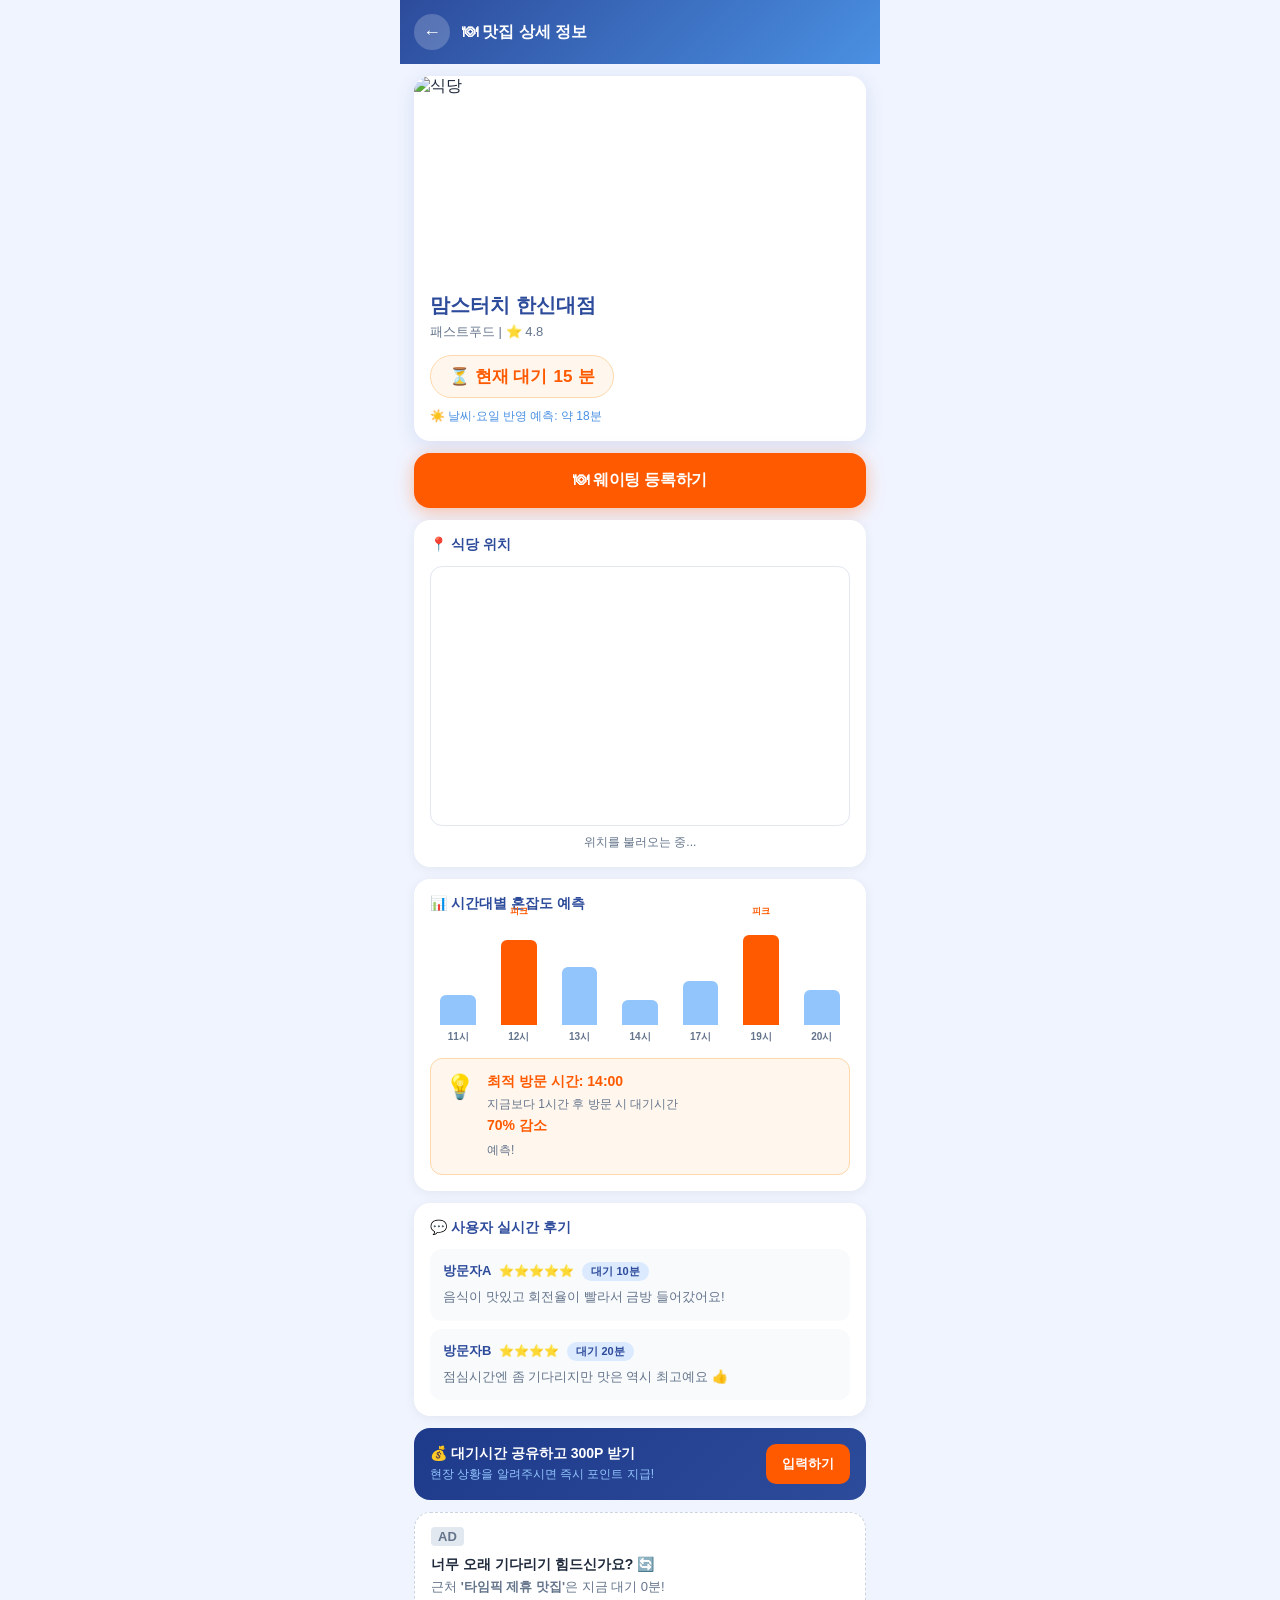
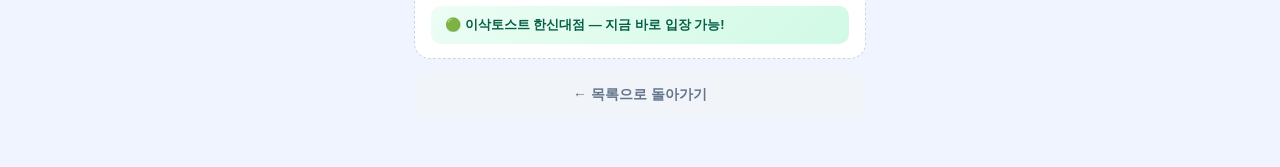
==== commit 8202b8ca: "Add files via upload" ====
--- a/detail.html
+++ b/detail.html
@@ -2,9 +2,8 @@
 <html lang="ko">
 <head>
   <meta charset="UTF-8">
-  <meta name="viewport" content="width=device-width, initial-scale=1.0, maximum-scale=1.0">
+  <meta name="viewport" content="width=device-width, initial-scale=1.0, maximum-scale=1.0, user-scalable=no">
   <title>TimePick - 상세 정보</title>
-  <link rel="stylesheet" href="style.css">
   <style>
     :root {
       --primary: #2D4B9B;
@@ -14,203 +13,261 @@
       --text: #1e293b;
       --muted: #64748b;
       --border: #e2e8f0;
-    }
-    * { box-sizing: border-box; margin: 0; padding: 0; }
+      --radius: 16px;
+      --mx: 14px;        /* 좌우 여백 통일 */
+      --gap: 12px;       /* 섹션 간격 통일 */
+    }
+
+    * { box-sizing: border-box; margin: 0; padding: 0; -webkit-tap-highlight-color: transparent; }
+
     body {
       background: var(--bg);
-      font-family: 'Pretendard', -apple-system, sans-serif;
+      font-family: -apple-system, 'Malgun Gothic', sans-serif;
       color: var(--text);
-      max-width: 430px;
+      width: 100%;
+      max-width: 480px;
       margin: 0 auto;
-      padding-bottom: 40px;
-    }
-
+      padding-bottom: 48px;
+    }
+
+    /* ── 헤더 ── */
     header {
       background: linear-gradient(135deg, #2D4B9B, #4A90E2);
-      padding: 14px 16px;
+      padding: 14px var(--mx);
       position: sticky; top: 0; z-index: 100;
+      width: 100%;
     }
     .header-content { display: flex; align-items: center; gap: 12px; }
     .back-btn {
       background: rgba(255,255,255,0.2); border: none; color: white;
-      width: 34px; height: 34px; border-radius: 50%; font-size: 16px;
-      cursor: pointer;
+      width: 36px; height: 36px; border-radius: 50%; font-size: 18px;
+      cursor: pointer; flex-shrink: 0;
+      display: flex; align-items: center; justify-content: center;
     }
     header h1 { color: white; font-size: 16px; font-weight: 700; }
 
+    /* ── 공통 섹션 카드 ── */
+    .card {
+      background: var(--card);
+      margin: 0 var(--mx) var(--gap);
+      border-radius: var(--radius);
+      padding: 16px;
+      box-shadow: 0 2px 12px rgba(0,0,0,0.06);
+      width: calc(100% - var(--mx) * 2);
+    }
+    .card-title {
+      font-size: 14px; font-weight: 700;
+      color: var(--primary); margin-bottom: 12px;
+    }
+
+    /* ── 히어로 카드 ── */
     .hero-card {
-      background: var(--card); margin: 12px; border-radius: 18px;
-      overflow: hidden; box-shadow: 0 4px 20px rgba(45,75,155,0.1);
-    }
-    .hero-img { width: 100%; height: 180px; object-fit: cover; display: block; }
-    .hero-info { padding: 14px 16px; }
-    .hero-info h2 { font-size: 20px; font-weight: 800; color: var(--primary); margin-bottom: 4px; }
-    .hero-meta { font-size: 13px; color: var(--muted); margin-bottom: 12px; }
+      background: var(--card);
+      margin: var(--gap) var(--mx) var(--gap);
+      border-radius: var(--radius);
+      overflow: hidden;
+      box-shadow: 0 4px 20px rgba(45,75,155,0.12);
+      width: calc(100% - var(--mx) * 2);
+    }
+    .hero-img {
+      width: 100%; height: 200px; object-fit: cover; display: block;
+    }
+    .hero-body { padding: 16px; }
+    .hero-name { font-size: 20px; font-weight: 800; color: var(--primary); margin-bottom: 4px; }
+    .hero-meta { font-size: 13px; color: var(--muted); margin-bottom: 14px; }
     .wait-badge {
       display: inline-flex; align-items: center; gap: 6px;
-      background: #fff7ed; border: 1px solid #fed7aa;
-      border-radius: 20px; padding: 8px 16px;
-      font-size: 16px; font-weight: 800; color: var(--orange);
-    }
-    .wait-adjusted { font-size: 12px; color: #4A90E2; margin-top: 8px; }
-
+      background: #fff7ed; border: 1.5px solid #fed7aa;
+      border-radius: 24px; padding: 9px 18px;
+      font-size: 17px; font-weight: 800; color: var(--orange);
+    }
+    .wait-adjusted {
+      font-size: 12px; color: #4A90E2; margin-top: 10px;
+      display: flex; align-items: center; gap: 4px;
+    }
+
+    /* ── 웨이팅 버튼 ── */
     .waiting-btn {
-      display: block; width: calc(100% - 24px); margin: 0 12px 12px;
+      display: block;
+      width: calc(100% - var(--mx) * 2);
+      margin: 0 var(--mx) var(--gap);
       background: var(--orange); color: white; border: none;
-      border-radius: 14px; padding: 16px; font-size: 16px; font-weight: 800;
-      cursor: pointer; box-shadow: 0 4px 16px rgba(255,90,0,0.35);
-    }
-    .waiting-btn:active { transform: scale(0.98); }
-
-    .section {
-      background: var(--card); margin: 0 12px 12px; border-radius: 18px;
-      padding: 16px; box-shadow: 0 2px 12px rgba(0,0,0,0.05);
-    }
-    .section-title {
-      font-size: 14px; font-weight: 700; color: var(--primary);
-      margin-bottom: 12px;
-    }
-
-    /* 지도 크게 */
+      border-radius: var(--radius); padding: 17px;
+      font-size: 16px; font-weight: 800; cursor: pointer;
+      box-shadow: 0 4px 18px rgba(255,90,0,0.35);
+      letter-spacing: -0.3px;
+    }
+    .waiting-btn:active { opacity: 0.9; transform: scale(0.99); }
+
+    /* ── 지도 ── */
     #map {
-      width: 100%; height: 280px;
-      border-radius: 12px; border: 1px solid var(--border);
+      width: 100%; height: 260px;
+      border-radius: 12px;
+      border: 1px solid var(--border);
+      display: block;
     }
     .store-address {
-      font-size: 12px; color: #64748b;
+      font-size: 12px; color: var(--muted);
       margin-top: 8px; text-align: center;
     }
 
-    /* 그래프 */
+    /* ── 혼잡도 그래프 ── */
     .chart-wrap {
-      display: flex; align-items: flex-end; justify-content: space-between;
-      gap: 6px; padding: 0 4px;
+      display: flex; align-items: flex-end;
+      justify-content: space-between; gap: 8px; padding: 0 2px;
     }
     .chart-col {
       flex: 1; display: flex; flex-direction: column;
-      align-items: center; gap: 4px; justify-content: flex-end;
+      align-items: center; gap: 5px; justify-content: flex-end;
     }
     .chart-bar-wrap {
       width: 100%; display: flex; flex-direction: column;
       align-items: center; justify-content: flex-end;
-      height: 90px; position: relative;
+      height: 100px; position: relative;
     }
     .chart-bar {
-      width: 72%; background: #93c5fd; border-radius: 6px 6px 0 0; min-height: 8px;
+      width: 68%; background: #93c5fd;
+      border-radius: 6px 6px 0 0; min-height: 10px;
     }
     .chart-bar.peak { background: var(--orange); }
     .peak-label {
-      position: absolute; top: -18px; font-size: 9px;
-      font-weight: 700; color: var(--orange);
+      position: absolute; top: -20px; font-size: 9px;
+      font-weight: 700; color: var(--orange); white-space: nowrap;
     }
     .chart-time { font-size: 10px; color: var(--muted); font-weight: 600; }
 
+    /* ── 최적 방문 ── */
     .recommend-box {
-      display: flex; align-items: flex-start; gap: 10px;
+      display: flex; align-items: flex-start; gap: 12px;
       background: #fff7ed; border: 1px solid #fed7aa;
-      border-radius: 12px; padding: 12px 14px; margin-top: 12px;
-    }
-    .recommend-box strong { color: var(--orange); font-size: 14px; display: block; margin-bottom: 3px; }
-    .recommend-box p { font-size: 12px; color: var(--muted); }
-
+      border-radius: 12px; padding: 14px; margin-top: 14px;
+    }
+    .recommend-box .icon { font-size: 24px; flex-shrink: 0; }
+    .recommend-box strong { color: var(--orange); font-size: 14px; display: block; margin-bottom: 4px; }
+    .recommend-box p { font-size: 12px; color: var(--muted); line-height: 1.6; }
+
+    /* ── 리뷰 ── */
     .review-item {
-      background: #f8fafc; border-radius: 12px; padding: 12px; margin-bottom: 8px;
-    }
+      background: #f8fafc; border-radius: 12px;
+      padding: 13px; margin-bottom: 8px;
+    }
+    .review-item:last-child { margin-bottom: 0; }
     .review-header {
-      display: flex; align-items: center; gap: 8px; margin-bottom: 6px; flex-wrap: wrap;
-    }
-    .review-header .user { font-size: 13px; font-weight: 700; color: var(--primary); }
-    .review-header .stars { font-size: 12px; }
-    .review-header .wait-info {
+      display: flex; align-items: center; gap: 8px;
+      margin-bottom: 6px; flex-wrap: wrap;
+    }
+    .reviewer { font-size: 13px; font-weight: 700; color: var(--primary); }
+    .stars { font-size: 12px; }
+    .wait-chip {
       font-size: 11px; background: #dbeafe; color: var(--primary);
-      padding: 2px 8px; border-radius: 20px; font-weight: 600;
-    }
-    .review-item p { font-size: 13px; color: var(--muted); line-height: 1.5; }
-
+      padding: 2px 9px; border-radius: 20px; font-weight: 600;
+    }
+    .review-item p { font-size: 13px; color: var(--muted); line-height: 1.6; }
+
+    /* ── 포인트 배너 ── */
     .reward-banner {
       background: linear-gradient(135deg, #1e3a8a, #2D4B9B);
-      border-radius: 18px; padding: 16px; margin: 0 12px 12px;
-      display: flex; justify-content: space-between; align-items: center; gap: 12px;
+      border-radius: var(--radius); padding: 16px;
+      margin: 0 var(--mx) var(--gap);
+      width: calc(100% - var(--mx) * 2);
+      display: flex; justify-content: space-between;
+      align-items: center; gap: 12px;
     }
     .reward-banner h4 { color: white; font-size: 14px; font-weight: 700; margin-bottom: 3px; }
     .reward-banner p { color: #93c5fd; font-size: 12px; }
     .point-btn {
       background: var(--orange); color: white; border: none;
-      border-radius: 10px; padding: 10px 16px; font-size: 13px;
-      font-weight: 700; cursor: pointer; white-space: nowrap;
-    }
-
-    .ad-section {
-      background: var(--card); margin: 0 12px 12px; border-radius: 18px;
-      padding: 14px 16px; border: 1px dashed #cbd5e1;
+      border-radius: 10px; padding: 11px 16px; font-size: 13px;
+      font-weight: 700; cursor: pointer; white-space: nowrap; flex-shrink: 0;
+    }
+
+    /* ── 광고 ── */
+    .ad-card {
+      background: var(--card);
+      margin: 0 var(--mx) var(--gap);
+      border-radius: var(--radius); padding: 14px 16px;
+      border: 1.5px dashed #cbd5e1;
+      width: calc(100% - var(--mx) * 2);
     }
     .ad-label {
       display: inline-block; font-size: 10px; background: #e2e8f0;
       color: var(--muted); padding: 2px 7px; border-radius: 4px;
       margin-bottom: 8px; font-weight: 600;
     }
-    .ad-section h4 { font-size: 14px; margin-bottom: 4px; }
-    .ad-section p { font-size: 13px; color: var(--muted); margin-bottom: 10px; }
-    .alt-card {
+    .ad-card h4 { font-size: 14px; margin-bottom: 4px; }
+    .ad-card p { font-size: 13px; color: var(--muted); margin-bottom: 10px; }
+    .alt-chip {
       background: linear-gradient(135deg, #ecfdf5, #d1fae5);
       border-radius: 10px; padding: 10px 14px;
       font-size: 13px; color: #065f46; font-weight: 600;
     }
 
+    /* ── 목록 버튼 ── */
     .home-btn {
-      display: block; width: calc(100% - 24px); margin: 0 12px;
+      display: block;
+      width: calc(100% - var(--mx) * 2);
+      margin: 0 var(--mx);
       background: #f1f5f9; color: var(--muted); border: none;
-      border-radius: 14px; padding: 14px; font-size: 14px;
+      border-radius: var(--radius); padding: 15px; font-size: 14px;
       font-weight: 600; cursor: pointer;
     }
 
-    /* 바텀시트 모달 */
+    /* ── 모달 (바텀시트) ── */
     .modal-overlay {
       display: none; position: fixed; top: 0; left: 0;
       width: 100%; height: 100%; background: rgba(0,0,0,0.6);
       z-index: 1000; justify-content: center; align-items: flex-end;
     }
     .modal-overlay.active { display: flex; }
-    .modal-content {
-      background: white; width: 100%; max-width: 430px;
+    .modal-sheet {
+      background: white; width: 100%; max-width: 480px;
       border-radius: 24px 24px 0 0; padding: 24px 20px;
-      max-height: 88vh; overflow-y: auto;
+      max-height: 90vh; overflow-y: auto;
       animation: slideUp 0.3s ease;
     }
-    @keyframes slideUp { from{transform:translateY(100%)} to{transform:translateY(0)} }
+    @keyframes slideUp { from { transform: translateY(100%); } to { transform: translateY(0); } }
     .modal-handle {
       width: 40px; height: 4px; background: #e2e8f0;
-      border-radius: 2px; margin: 0 auto 16px;
-    }
-    .close-btn { float: right; font-size: 24px; cursor: pointer; color: var(--muted); }
-    .survey-group { margin-bottom: 16px; }
-    .survey-group > label {
-      font-size: 13px; font-weight: 700; display: block; margin-bottom: 8px;
-    }
-    .survey-group input[type="number"] {
-      width: 100%; padding: 12px; border: 1px solid var(--border);
-      border-radius: 10px; font-size: 14px;
-    }
-    .radio-group { display: flex; gap: 8px; flex-wrap: wrap; }
-    .radio-group label {
-      display: flex; align-items: center; gap: 5px; font-size: 13px;
-      background: #f8fafc; border: 1px solid var(--border);
-      padding: 8px 12px; border-radius: 20px; cursor: pointer;
-    }
-    .btn-submit {
-      width: 100%; background: var(--orange); color: white; border: none;
-      border-radius: 14px; padding: 15px; font-size: 16px;
-      font-weight: 800; cursor: pointer; margin-top: 8px;
+      border-radius: 2px; margin: 0 auto 18px;
+    }
+    .close-btn {
+      float: right; font-size: 26px; cursor: pointer;
+      color: var(--muted); line-height: 1; margin-top: -4px;
+    }
+    .modal-title {
+      font-size: 17px; font-weight: 800; color: var(--primary); margin-bottom: 12px;
     }
     .weather-bar {
       background: #f0f9ff; border: 1px solid #bae6fd; border-radius: 10px;
       padding: 10px 14px; font-size: 13px; color: #0369a1;
       font-weight: 600; text-align: center; margin-bottom: 14px;
     }
+    .survey-group { margin-bottom: 16px; }
+    .survey-group > label {
+      font-size: 13px; font-weight: 700; display: block; margin-bottom: 8px;
+    }
+    .survey-group input[type="number"] {
+      width: 100%; padding: 12px 14px; border: 1.5px solid var(--border);
+      border-radius: 10px; font-size: 14px; outline: none;
+    }
+    .survey-group input[type="number"]:focus { border-color: var(--primary); }
+    .radio-group { display: flex; gap: 8px; flex-wrap: wrap; }
+    .radio-group label {
+      display: flex; align-items: center; gap: 6px; font-size: 13px;
+      background: #f8fafc; border: 1.5px solid var(--border);
+      padding: 8px 13px; border-radius: 20px; cursor: pointer;
+    }
+    .radio-group input[type="radio"] { accent-color: var(--orange); }
+    .submit-btn {
+      width: 100%; background: var(--orange); color: white; border: none;
+      border-radius: 14px; padding: 15px; font-size: 16px;
+      font-weight: 800; cursor: pointer; margin-top: 8px;
+    }
   </style>
 </head>
 <body>
 
+  <!-- 헤더 -->
   <header>
     <div class="header-content">
       <button onclick="history.back()" class="back-btn">←</button>
@@ -222,11 +279,11 @@
   <div class="hero-card">
     <img id="detailImg" class="hero-img"
       src="https://images.unsplash.com/photo-1568901346375-23c9450c58cd" alt="식당">
-    <div class="hero-info">
-      <h2 id="name">맘스터치 한신대점</h2>
+    <div class="hero-body">
+      <div class="hero-name" id="name">맘스터치 한신대점</div>
       <div class="hero-meta" id="info">패스트푸드 | ⭐ 4.8</div>
       <div class="wait-badge">⏳ 현재 대기 <span id="wait">15</span>분</div>
-      <p class="wait-adjusted" id="waitAdjusted"></p>
+      <div class="wait-adjusted" id="waitAdjusted"></div>
     </div>
   </div>
 
@@ -234,15 +291,15 @@
   <button class="waiting-btn" onclick="openWaitingModal()">🍽 웨이팅 등록하기</button>
 
   <!-- ③ 식당 위치 -->
-  <div class="section">
-    <div class="section-title">📍 식당 위치</div>
+  <div class="card">
+    <div class="card-title">📍 식당 위치</div>
     <div id="map"></div>
     <p class="store-address" id="storeAddress">위치를 불러오는 중...</p>
   </div>
 
   <!-- ④ 혼잡도 그래프 + 최적 방문 -->
-  <div class="section">
-    <div class="section-title">📊 시간대별 혼잡도 예측</div>
+  <div class="card">
+    <div class="card-title">📊 시간대별 혼잡도 예측</div>
     <div class="chart-wrap">
       <div class="chart-col">
         <div class="chart-bar-wrap"><div class="chart-bar" style="height:30%"></div></div>
@@ -256,7 +313,7 @@
         <span class="chart-time">12시</span>
       </div>
       <div class="chart-col">
-        <div class="chart-bar-wrap"><div class="chart-bar" style="height:60%"></div></div>
+        <div class="chart-bar-wrap"><div class="chart-bar" style="height:58%"></div></div>
         <span class="chart-time">13시</span>
       </div>
       <div class="chart-col">
@@ -264,7 +321,7 @@
         <span class="chart-time">14시</span>
       </div>
       <div class="chart-col">
-        <div class="chart-bar-wrap"><div class="chart-bar" style="height:45%"></div></div>
+        <div class="chart-bar-wrap"><div class="chart-bar" style="height:44%"></div></div>
         <span class="chart-time">17시</span>
       </div>
       <div class="chart-col">
@@ -280,30 +337,30 @@
       </div>
     </div>
     <div class="recommend-box">
-      <span style="font-size:22px">💡</span>
+      <span class="icon">💡</span>
       <div>
         <strong>최적 방문 시간: 14:00</strong>
-        <p>지금보다 1시간 후 방문 시 대기시간 <strong style="color:#FF5A00">70% 감소</strong> 예측!</p>
+        <p>지금보다 1시간 후 방문 시 대기시간 <strong style="color:var(--orange)">70% 감소</strong> 예측!</p>
       </div>
     </div>
   </div>
 
   <!-- ⑤ 리뷰 -->
-  <div class="section">
-    <div class="section-title">💬 사용자 실시간 후기</div>
+  <div class="card">
+    <div class="card-title">💬 사용자 실시간 후기</div>
     <div class="review-item">
       <div class="review-header">
-        <span class="user">방문자A</span>
+        <span class="reviewer">방문자A</span>
         <span class="stars">⭐⭐⭐⭐⭐</span>
-        <span class="wait-info">대기 10분</span>
+        <span class="wait-chip">대기 10분</span>
       </div>
       <p>음식이 맛있고 회전율이 빨라서 금방 들어갔어요!</p>
     </div>
     <div class="review-item">
       <div class="review-header">
-        <span class="user">방문자B</span>
+        <span class="reviewer">방문자B</span>
         <span class="stars">⭐⭐⭐⭐</span>
-        <span class="wait-info">대기 20분</span>
+        <span class="wait-chip">대기 20분</span>
       </div>
       <p>점심시간엔 좀 기다리지만 맛은 역시 최고예요 👍</p>
     </div>
@@ -319,21 +376,21 @@
   </div>
 
   <!-- ⑦ 광고 -->
-  <div class="ad-section">
+  <div class="ad-card">
     <p class="ad-label">AD</p>
     <h4>너무 오래 기다리기 힘드신가요? 🔄</h4>
     <p>근처 <strong>'타임픽 제휴 맛집'</strong>은 지금 대기 0분!</p>
-    <div class="alt-card">🟢 이삭토스트 한신대점 — 지금 바로 입장 가능!</div>
+    <div class="alt-chip">🟢 이삭토스트 한신대점 — 지금 바로 입장 가능!</div>
   </div>
 
   <button class="home-btn" onclick="history.back()">← 목록으로 돌아가기</button>
 
   <!-- 현장 정보 모달 -->
   <div id="waitModal" class="modal-overlay">
-    <div class="modal-content">
+    <div class="modal-sheet">
       <div class="modal-handle"></div>
       <span class="close-btn" onclick="closeModal()">×</span>
-      <h3 style="color:#2D4B9B; margin-bottom:8px; font-size:17px;">📝 현장 정보 공유하기</h3>
+      <div class="modal-title">📝 현장 정보 공유하기</div>
       <div class="weather-bar" id="modalWeatherBar">날씨 정보 불러오는 중...</div>
       <p style="font-size:13px; color:#64748b; margin-bottom:16px;">현장 상황을 알려주시면 <strong>300P</strong>를 드려요!</p>
       <div class="survey-group">
@@ -360,30 +417,30 @@
         <label>4. 체감 대기시간은 몇 분인가요?</label>
         <input type="number" id="waitInput" placeholder="예: 15">
       </div>
-      <button class="btn-submit" onclick="submitWaitTime()">300P 적립받기</button>
+      <button class="submit-btn" onclick="submitWaitTime()">300P 적립받기</button>
     </div>
   </div>
 
   <!-- 웨이팅 등록 모달 -->
   <div id="waitingRegModal" class="modal-overlay">
-    <div class="modal-content">
+    <div class="modal-sheet">
       <div class="modal-handle"></div>
       <span class="close-btn" onclick="closeWaitingModal()">×</span>
-      <div style="text-align:center; margin-bottom:16px;">
-        <div style="font-size:40px; margin-bottom:8px;">🍽️</div>
-        <h3 style="color:#2D4B9B; font-size:17px;" id="waitingStoreName">맘스터치 한신대점</h3>
-        <p style="font-size:13px; color:#64748b;" id="waitingCat">패스트푸드</p>
-      </div>
-      <div style="background:#fff7ed; border-radius:14px; padding:16px; text-align:center; margin-bottom:16px;">
-        <p style="font-size:12px; color:#64748b; margin-bottom:4px;">현재 예상 대기시간</p>
-        <p style="font-size:40px; font-weight:800; color:#FF5A00;" id="waitingTime">15분</p>
-        <p style="font-size:12px; color:#4A90E2;" id="waitingAdjusted">날씨 반영 계산 중...</p>
-      </div>
-      <div style="background:#f8fafc; border-radius:12px; padding:14px; margin-bottom:16px; font-size:13px; color:#475569; line-height:1.8;">
+      <div style="text-align:center; margin-bottom:18px;">
+        <div style="font-size:44px; margin-bottom:10px;">🍽️</div>
+        <div style="font-size:18px; font-weight:800; color:var(--primary);" id="waitingStoreName">맘스터치 한신대점</div>
+        <div style="font-size:13px; color:var(--muted); margin-top:4px;" id="waitingCat">패스트푸드</div>
+      </div>
+      <div style="background:#fff7ed; border-radius:16px; padding:18px; text-align:center; margin-bottom:16px;">
+        <p style="font-size:12px; color:var(--muted); margin-bottom:6px;">현재 예상 대기시간</p>
+        <p style="font-size:44px; font-weight:800; color:var(--orange); line-height:1;" id="waitingTime">15분</p>
+        <p style="font-size:12px; color:#4A90E2; margin-top:8px;" id="waitingAdjusted">날씨 반영 계산 중...</p>
+      </div>
+      <div style="background:#f8fafc; border-radius:12px; padding:14px; margin-bottom:18px; font-size:13px; color:#475569; line-height:1.8;">
         📋 순서가 되면 알림을 보내드려요<br>
-        ✅ 웨이팅 완료 후 리뷰 작성 시 <strong style="color:#FF5A00;">300P</strong> 적립
-      </div>
-      <button class="btn-submit" onclick="confirmWaiting()">✅ 웨이팅 등록 완료</button>
+        ✅ 웨이팅 완료 후 리뷰 작성 시 <strong style="color:var(--orange)">300P</strong> 적립
+      </div>
+      <button class="submit-btn" onclick="confirmWaiting()">✅ 웨이팅 등록 완료</button>
     </div>
   </div>
 
@@ -391,10 +448,7 @@
   <script type="text/javascript" src="//dapi.kakao.com/v2/maps/sdk.js?appkey=02e11ec3ab72981ecad234ecdeb83ed1&libraries=services"></script>
 
   <script>
-    // ====================================
-    // 식당 데이터 - localStorage에서 읽기
-    // 없으면 맘스터치 기본값 사용
-    // ====================================
+    // 식당 데이터 로드
     const defaultStore = {
       name: "맘스터치 한신대점",
       category: "패스트푸드",
@@ -403,156 +457,97 @@
       img: "https://images.unsplash.com/photo-1568901346375-23c9450c58cd",
       searchKeyword: "맘스터치 오산 한신대"
     };
-
     let store = defaultStore;
     try {
       const saved = localStorage.getItem("selectedStore");
-      if (saved) store = JSON.parse(saved);
+      if (saved) store = { ...defaultStore, ...JSON.parse(saved) };
     } catch(e) {}
 
-    // ====================================
-    // 식당 정보 화면에 표시
-    // ====================================
-    document.getElementById("name").textContent = store.name || defaultStore.name;
-    document.getElementById("info").textContent = `${store.category || "패스트푸드"} | ⭐ ${store.rating || 4.8}`;
-    document.getElementById("wait").textContent = store.wait || 15;
-    document.getElementById("detailImg").src = store.img || defaultStore.img;
-    document.getElementById("waitingStoreName").textContent = store.name || defaultStore.name;
-    document.getElementById("waitingCat").textContent = store.category || "패스트푸드";
-    document.getElementById("waitingTime").textContent = (store.wait || 15) + "분";
-
-    // ====================================
+    // 화면에 정보 채우기
+    document.getElementById("name").textContent = store.name;
+    document.getElementById("info").textContent = `${store.category} | ⭐ ${store.rating}`;
+    document.getElementById("wait").textContent = store.wait;
+    document.getElementById("detailImg").src = store.img;
+    document.getElementById("waitingStoreName").textContent = store.name;
+    document.getElementById("waitingCat").textContent = store.category;
+    document.getElementById("waitingTime").textContent = store.wait + "분";
+
     // 날씨 연동
-    // ====================================
     function initWeather() {
-      if (!window.WeatherAPI) return;
-      const baseWait = store.wait || 15;
-
-      WeatherAPI.predictWaitTime(baseWait).then(({ finalWait, weatherInfo }) => {
-        const adj = document.getElementById("waitAdjusted");
-        if (adj) adj.textContent = `${weatherInfo.icon} 날씨·요일 반영 예측: 약 ${finalWait}분`;
-        const wAdj = document.getElementById("waitingAdjusted");
-        if (wAdj) wAdj.textContent = `${weatherInfo.icon} 날씨·요일 반영: 약 ${finalWait}분 예상`;
+      if (!window.WeatherAPI) { setTimeout(initWeather, 300); return; }
+      WeatherAPI.predictWaitTime(store.wait).then(({ finalWait, weatherInfo }) => {
+        document.getElementById("waitAdjusted").textContent =
+          `${weatherInfo.icon} 날씨·요일 반영 예측: 약 ${finalWait}분`;
+        document.getElementById("waitingAdjusted").textContent =
+          `${weatherInfo.icon} 날씨·요일 반영: 약 ${finalWait}분 예상`;
       });
-
       WeatherAPI.fetchWeather().then(w => {
         const today = ["일","월","화","수","목","금","토"][new Date().getDay()];
-        const bar = document.getElementById("modalWeatherBar");
-        if (bar) bar.textContent = `${w.icon} ${w.temp} ${w.label} | ${today}요일`;
+        document.getElementById("modalWeatherBar").textContent =
+          `${w.icon} ${w.temp} ${w.label} | ${today}요일`;
       });
     }
 
-    // ====================================
-    // 카카오맵 - 키워드 검색으로 정확한 위치
-    // ====================================
+    // 카카오맵
     function initMap() {
-      const mapContainer = document.getElementById('map');
-      if (!mapContainer) return;
-
+      if (!window.kakao?.maps?.services) { setTimeout(initMap, 200); return; }
       const defaultPos = new kakao.maps.LatLng(37.1924, 127.0251);
-      const map = new kakao.maps.Map(mapContainer, { center: defaultPos, level: 3 });
-
+      const map = new kakao.maps.Map(document.getElementById('map'), {
+        center: defaultPos, level: 3
+      });
       const ps = new kakao.maps.services.Places();
-      const keyword = store.searchKeyword || (store.name + " 오산");
-
-      ps.keywordSearch(keyword, function(data, status) {
-        let pos, placeName, placeAddr;
-
-        if (status === kakao.maps.services.Status.OK && data.length > 0) {
-          pos = new kakao.maps.LatLng(data[0].y, data[0].x);
-          placeName = data[0].place_name;
-          placeAddr = data[0].road_address_name || data[0].address_name;
-        } else {
-          pos = defaultPos;
-          placeName = store.name;
-          placeAddr = "경기도 오산시 한신대길 근처";
-        }
+      ps.keywordSearch(store.searchKeyword || store.name + " 오산", function(data, status) {
+        const pos = (status === kakao.maps.services.Status.OK && data.length > 0)
+          ? new kakao.maps.LatLng(data[0].y, data[0].x)
+          : defaultPos;
+        const addr = (status === kakao.maps.services.Status.OK && data.length > 0)
+          ? (data[0].road_address_name || data[0].address_name)
+          : "경기도 오산시 한신대길 근처";
 
         map.setCenter(pos);
-
         const marker = new kakao.maps.Marker({ map, position: pos });
-        const iw = new kakao.maps.InfoWindow({
-          content: `
-            <div style="padding:8px 12px; font-size:13px; font-weight:bold; color:#2D4B9B; white-space:nowrap;">
-              🍔 ${placeName}<br>
-              <span style="font-size:11px; color:#64748b; font-weight:normal;">${placeAddr}</span>
-            </div>
-          `
-        });
-        iw.open(map, marker);
-
-        const addrEl = document.getElementById("storeAddress");
-        if (addrEl) addrEl.textContent = placeAddr;
+        new kakao.maps.InfoWindow({
+          content: `<div style="padding:8px 12px; font-size:13px; font-weight:bold; color:#2D4B9B; white-space:nowrap;">
+            🍔 ${store.name}<br>
+            <span style="font-size:11px; color:#64748b; font-weight:normal;">${addr}</span>
+          </div>`
+        }).open(map, marker);
+        document.getElementById("storeAddress").textContent = addr;
       });
     }
 
-    // ====================================
-    // 카카오맵 + 날씨 로드 대기
-    // ====================================
-    function waitAndInit() {
-      if (window.kakao && window.kakao.maps && window.kakao.maps.services) {
-        initMap();
-      } else {
-        setTimeout(waitAndInit, 200);
-      }
-      if (window.WeatherAPI) {
-        initWeather();
-      } else {
-        setTimeout(initWeather, 500);
-      }
-    }
-    waitAndInit();
-
-    // ====================================
-    // 모달
-    // ====================================
-    window.openInput = function() {
-      document.getElementById("waitModal").classList.add("active");
-    }
-    window.closeModal = function() {
-      document.getElementById("waitModal").classList.remove("active");
-    }
-    window.openWaitingModal = function() {
-      document.getElementById("waitingRegModal").classList.add("active");
-    }
-    window.closeWaitingModal = function() {
-      document.getElementById("waitingRegModal").classList.remove("active");
-    }
-    window.confirmWaiting = function() {
-      closeWaitingModal();
-      showToast("🎉 웨이팅이 등록되었습니다!");
-    }
-    window.submitWaitTime = function() {
+    initWeather();
+    initMap();
+
+    // 모달 함수
+    window.openInput = () => document.getElementById("waitModal").classList.add("active");
+    window.closeModal = () => document.getElementById("waitModal").classList.remove("active");
+    window.openWaitingModal = () => document.getElementById("waitingRegModal").classList.add("active");
+    window.closeWaitingModal = () => document.getElementById("waitingRegModal").classList.remove("active");
+    window.confirmWaiting = () => { closeWaitingModal(); showToast("🎉 웨이팅이 등록되었습니다!"); };
+    window.submitWaitTime = () => {
       const people = document.getElementById("peopleInput")?.value;
       const wait = document.getElementById("waitInput")?.value;
       const status = document.querySelector("input[name='status']:checked");
       const crowd = document.querySelector("input[name='crowd']:checked");
-      if (!people || !wait || !status || !crowd) {
-        showToast("⚠️ 모든 항목을 입력해주세요!"); return;
+      if (!people || !wait || !status || !crowd) { showToast("⚠️ 모든 항목을 입력해주세요!"); return; }
+      closeModal();
+      showPointAnim(300);
+      showToast("🎉 300P가 적립되었습니다!");
+    };
+
+    function showPointAnim(p) {
+      const el = document.createElement("div");
+      el.textContent = `+${p}P 적립! 🎉`;
+      el.style.cssText = `position:fixed;bottom:100px;left:50%;transform:translateX(-50%);
+        background:#FF5A00;color:white;padding:12px 28px;border-radius:30px;
+        font-size:18px;font-weight:800;z-index:9999;pointer-events:none;
+        box-shadow:0 4px 20px rgba(255,90,0,.4);animation:pu 1.8s ease forwards;`;
+      if (!document.getElementById("pa")) {
+        const s = document.createElement("style"); s.id = "pa";
+        s.textContent = `@keyframes pu{0%{opacity:1;transform:translateX(-50%) translateY(0)}70%{opacity:1;transform:translateX(-50%) translateY(-40px)}100%{opacity:0;transform:translateX(-50%) translateY(-60px)}}`;
+        document.head.appendChild(s);
       }
-      closeModal();
-      showPointAnimation(300);
-      showToast("🎉 300P가 적립되었습니다!");
-    }
-
-    function showPointAnimation(points) {
-      const el = document.createElement("div");
-      el.textContent = `+${points}P 적립! 🎉`;
-      el.style.cssText = `
-        position:fixed; bottom:100px; left:50%; transform:translateX(-50%);
-        background:#FF5A00; color:white; padding:12px 28px;
-        border-radius:30px; font-size:18px; font-weight:800;
-        z-index:9999; pointer-events:none;
-        box-shadow:0 4px 20px rgba(255,90,0,0.4);
-        animation:pointUp 1.8s ease forwards;
-      `;
-      const s = document.createElement("style");
-      s.textContent = `@keyframes pointUp {
-        0%{opacity:1;transform:translateX(-50%) translateY(0)}
-        70%{opacity:1;transform:translateX(-50%) translateY(-40px)}
-        100%{opacity:0;transform:translateX(-50%) translateY(-60px)}
-      }`;
-      document.head.appendChild(s);
       document.body.appendChild(el);
       setTimeout(() => el.remove(), 1800);
     }
@@ -560,24 +555,18 @@
     function showToast(msg) {
       const el = document.createElement("div");
       el.textContent = msg;
-      el.style.cssText = `
-        position:fixed; bottom:80px; left:50%; transform:translateX(-50%);
-        background:#1e293b; color:white; padding:12px 24px;
-        border-radius:30px; font-size:14px; font-weight:700;
-        z-index:9999; white-space:nowrap; pointer-events:none;
-        animation:fadeInOut 2.5s ease forwards;
-      `;
-      const s = document.createElement("style");
-      s.textContent = `@keyframes fadeInOut {
-        0%{opacity:0;transform:translateX(-50%) translateY(10px)}
-        15%{opacity:1;transform:translateX(-50%) translateY(0)}
-        75%{opacity:1} 100%{opacity:0}
-      }`;
-      document.head.appendChild(s);
+      el.style.cssText = `position:fixed;bottom:80px;left:50%;transform:translateX(-50%);
+        background:#1e293b;color:white;padding:12px 24px;border-radius:30px;
+        font-size:14px;font-weight:700;z-index:9999;white-space:nowrap;
+        pointer-events:none;animation:ft 2.5s ease forwards;`;
+      if (!document.getElementById("ta")) {
+        const s = document.createElement("style"); s.id = "ta";
+        s.textContent = `@keyframes ft{0%{opacity:0;transform:translateX(-50%) translateY(10px)}15%{opacity:1;transform:translateX(-50%) translateY(0)}75%{opacity:1}100%{opacity:0}}`;
+        document.head.appendChild(s);
+      }
       document.body.appendChild(el);
       setTimeout(() => el.remove(), 2500);
     }
   </script>
-
 </body>
 </html>
